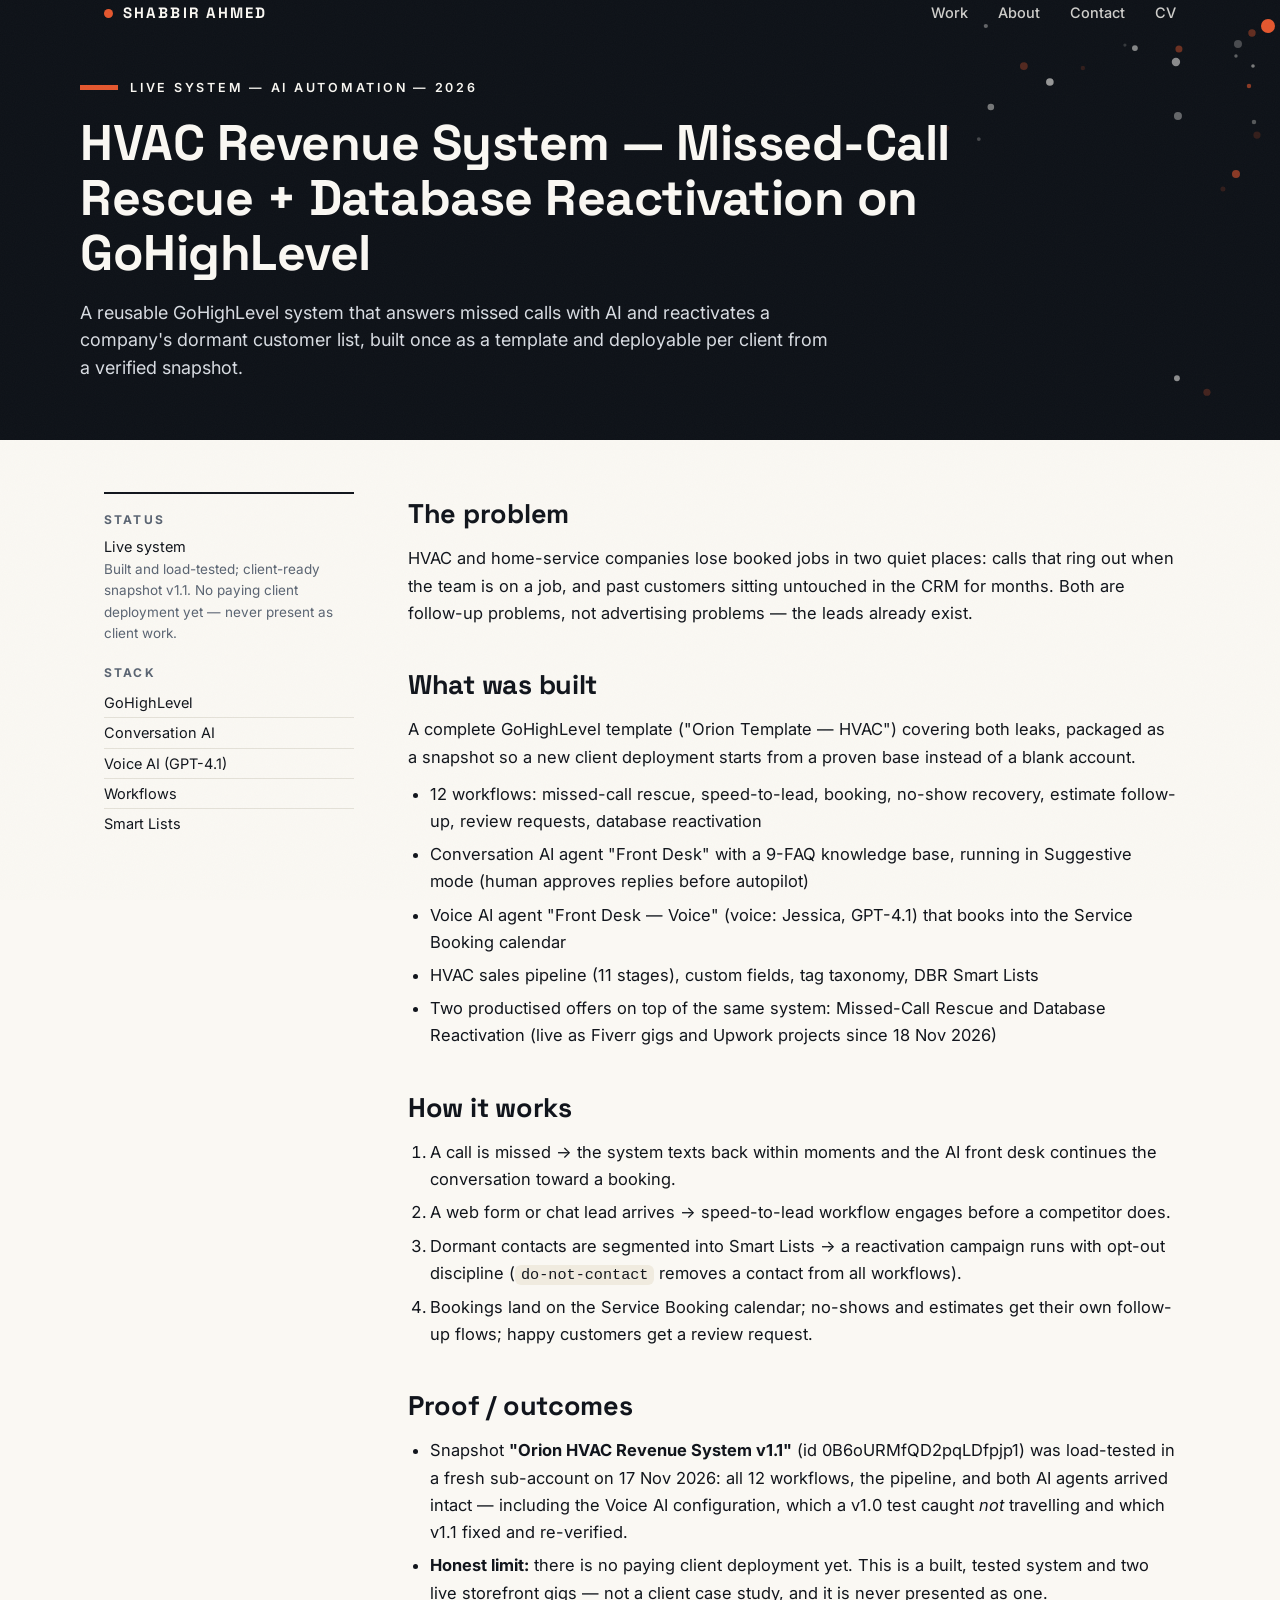
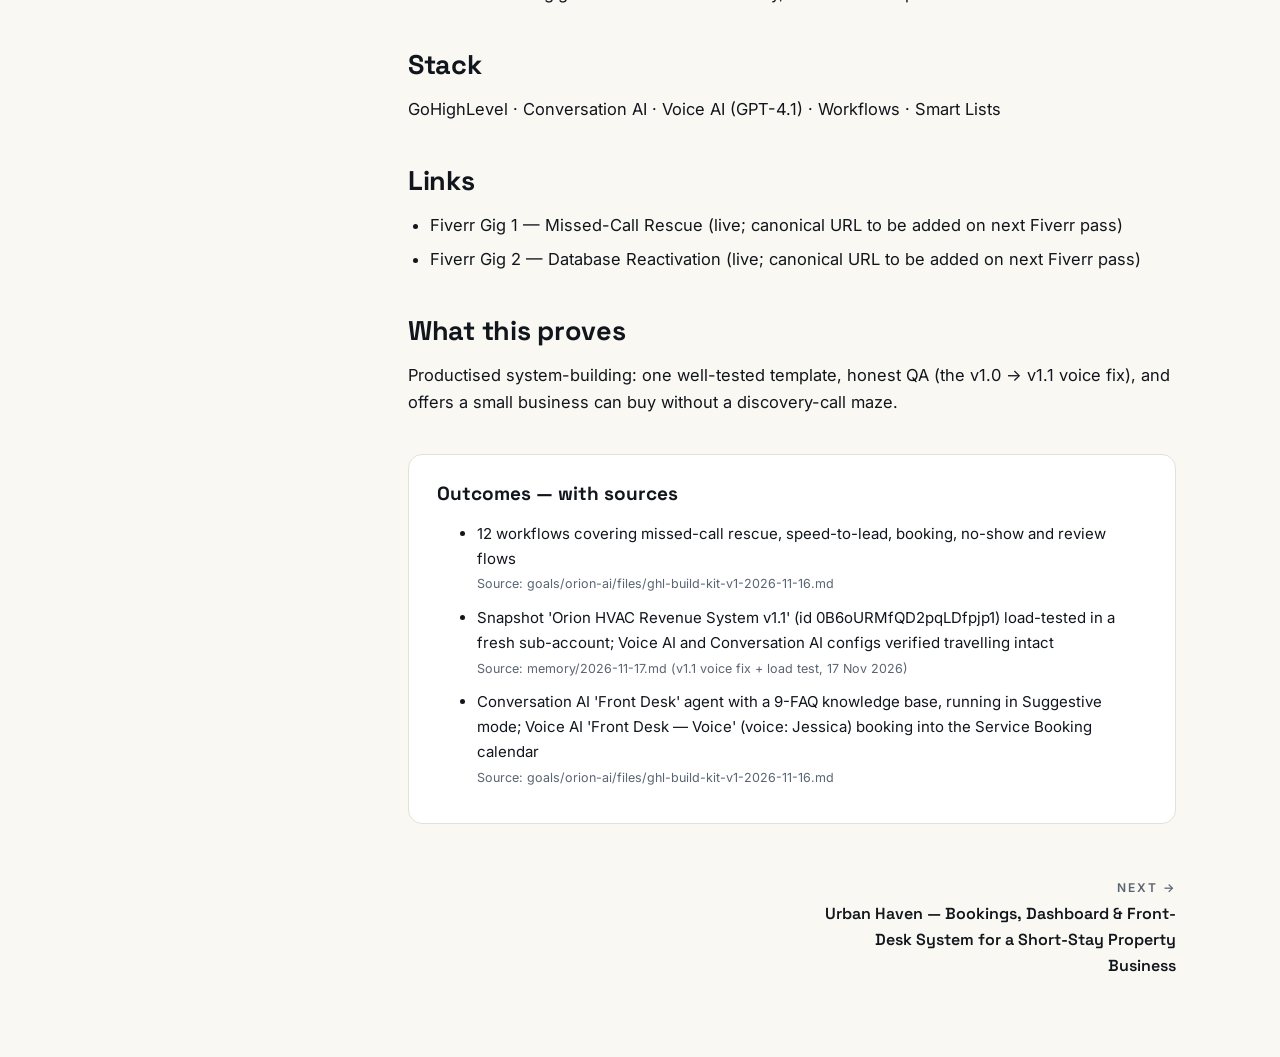
==== projects/01-ghl-hvac-revenue-system.html @ 69ec4133 "Portfolio site v2 — rendered from portfolio master (single source of truth)" ====
<!DOCTYPE html>
<html lang="en"><head><meta charset="utf-8">
<meta name="viewport" content="width=device-width,initial-scale=1">
<meta name="description" content="Portfolio of Shabbir Ahmed — AI systems engineer and founder of Orion AI, Dhaka. Every project documented with its evidence.">
<title>HVAC Revenue System — Missed-Call Rescue + Database Reactivation on GoHighLevel — Shabbir Ahmed</title>
<link rel="icon" href="../favicon.svg" type="image/svg+xml">
<link rel="preconnect" href="https://fonts.googleapis.com">
<link rel="preconnect" href="https://fonts.gstatic.com" crossorigin>
<link href="https://fonts.googleapis.com/css2?family=Inter:wght@400;500;600&family=Space+Grotesk:wght@600;700&display=swap" rel="stylesheet">
<link rel="stylesheet" href="../style.css"></head><body><div id="progress"></div><header class="proj-hero"><svg class="sparks" viewBox="0 0 480 440" preserveAspectRatio="xMaxYMin slice" aria-hidden="true"><circle cx="468" cy="26" r="7" fill="#E4572E"/><circle cx="378" cy="116" r="4.0" fill="#FAF8F3" opacity="0.37"/><circle cx="335" cy="48" r="2.9" fill="#FAF8F3" opacity="0.50"/><circle cx="453" cy="66" r="1.8" fill="#FAF8F3" opacity="0.46"/><circle cx="325" cy="45" r="1.6" fill="#FAF8F3" opacity="0.17"/><circle cx="436" cy="56" r="1.7" fill="#FAF8F3" opacity="0.34"/><circle cx="191" cy="107" r="3.3" fill="#FAF8F3" opacity="0.44"/><circle cx="376" cy="62" r="4.2" fill="#FAF8F3" opacity="0.53"/><circle cx="283" cy="68" r="2.2" fill="#E4572E" opacity="0.17"/><circle cx="250" cy="82" r="3.8" fill="#FAF8F3" opacity="0.58"/><circle cx="186" cy="26" r="2.1" fill="#FAF8F3" opacity="0.36"/><circle cx="457" cy="135" r="3.6" fill="#E4572E" opacity="0.18"/><circle cx="407" cy="392" r="3.6" fill="#E4572E" opacity="0.25"/><circle cx="452" cy="33" r="3.7" fill="#E4572E" opacity="0.40"/><circle cx="379" cy="49" r="3.5" fill="#E4572E" opacity="0.44"/><circle cx="449" cy="86" r="2.2" fill="#E4572E" opacity="0.59"/><circle cx="224" cy="66" r="3.9" fill="#E4572E" opacity="0.32"/><circle cx="179" cy="139" r="1.9" fill="#FAF8F3" opacity="0.24"/><circle cx="423" cy="189" r="2.5" fill="#E4572E" opacity="0.17"/><circle cx="454" cy="122" r="2.2" fill="#FAF8F3" opacity="0.31"/><circle cx="377" cy="378" r="2.9" fill="#FAF8F3" opacity="0.54"/><circle cx="438" cy="44" r="4.0" fill="#FAF8F3" opacity="0.25"/><circle cx="436" cy="174" r="4.0" fill="#E4572E" opacity="0.58"/><circle cx="147" cy="128" r="2.7" fill="#E4572E" opacity="0.16"/></svg><nav class="wrap"><span class="brand"><i></i>SHABBIR&nbsp;AHMED</span>
<span class="links"><a href="../index.html#work">Work</a>
<a href="../index.html#about">About</a>
<a href="../index.html#contact">Contact</a>
<a href="https://shabbir09.github.io/cv/">CV</a></span></nav><div class="wrap proj-main"><div class="kicker">Live system — AI Automation — 2026</div><h1>HVAC Revenue System — Missed-Call Rescue + Database Reactivation on GoHighLevel</h1><p class="sub">A reusable GoHighLevel system that answers missed calls with AI and reactivates a company&#x27;s dormant customer list, built once as a template and deployable per client from a verified snapshot.</p></div></header><div class="layout"><aside class="rail"><div class="box"><h4>Status</h4><p>Live system</p><p style="color:var(--slate);font-size:13.5px">Built and load-tested; client-ready snapshot v1.1. No paying client deployment yet — never present as client work.</p><h4>Stack</h4><ul><li>GoHighLevel</li><li>Conversation AI</li><li>Voice AI (GPT-4.1)</li><li>Workflows</li><li>Smart Lists</li></ul></div></aside><article><h2>The problem</h2>
<p>HVAC and home-service companies lose booked jobs in two quiet places: calls that ring out when the team is on a job, and past customers sitting untouched in the CRM for months. Both are follow-up problems, not advertising problems — the leads already exist.</p>
<h2>What was built</h2>
<p>A complete GoHighLevel template (&quot;Orion Template — HVAC&quot;) covering both leaks, packaged as a snapshot so a new client deployment starts from a proven base instead of a blank account.</p>
<ul><li>12 workflows: missed-call rescue, speed-to-lead, booking, no-show recovery, estimate follow-up, review requests, database reactivation</li><li>Conversation AI agent &quot;Front Desk&quot; with a 9-FAQ knowledge base, running in Suggestive mode (human approves replies before autopilot)</li><li>Voice AI agent &quot;Front Desk — Voice&quot; (voice: Jessica, GPT-4.1) that books into the Service Booking calendar</li><li>HVAC sales pipeline (11 stages), custom fields, tag taxonomy, DBR Smart Lists</li><li>Two productised offers on top of the same system: Missed-Call Rescue and Database Reactivation (live as Fiverr gigs and Upwork projects since 18 Nov 2026)</li></ul>
<h2>How it works</h2>
<ol><li>A call is missed → the system texts back within moments and the AI front desk continues the conversation toward a booking.</li><li>A web form or chat lead arrives → speed-to-lead workflow engages before a competitor does.</li><li>Dormant contacts are segmented into Smart Lists → a reactivation campaign runs with opt-out discipline (<code>do-not-contact</code> removes a contact from all workflows).</li><li>Bookings land on the Service Booking calendar; no-shows and estimates get their own follow-up flows; happy customers get a review request.</li></ol>
<h2>Proof / outcomes</h2>
<ul><li>Snapshot <strong>&quot;Orion HVAC Revenue System v1.1&quot;</strong> (id 0B6oURMfQD2pqLDfpjp1) was load-tested in a fresh sub-account on 17 Nov 2026: all 12 workflows, the pipeline, and both AI agents arrived intact — including the Voice AI configuration, which a v1.0 test caught <em>not</em> travelling and which v1.1 fixed and re-verified.</li><li><strong>Honest limit:</strong> there is no paying client deployment yet. This is a built, tested system and two live storefront gigs — not a client case study, and it is never presented as one.</li></ul>
<h2>Stack</h2>
<p>GoHighLevel · Conversation AI · Voice AI (GPT-4.1) · Workflows · Smart Lists</p>
<h2>Links</h2>
<ul><li>Fiverr Gig 1 — Missed-Call Rescue (live; canonical URL to be added on next Fiverr pass)</li><li>Fiverr Gig 2 — Database Reactivation (live; canonical URL to be added on next Fiverr pass)</li></ul>
<h2>What this proves</h2>
<p>Productised system-building: one well-tested template, honest QA (the v1.0 → v1.1 voice fix), and offers a small business can buy without a discovery-call maze.</p><div class="outcomes"><h3>Outcomes — with sources</h3><ul><li>12 workflows covering missed-call rescue, speed-to-lead, booking, no-show and review flows<br><span class="src">Source: goals/orion-ai/files/ghl-build-kit-v1-2026-11-16.md</span></li><li>Snapshot &#x27;Orion HVAC Revenue System v1.1&#x27; (id 0B6oURMfQD2pqLDfpjp1) load-tested in a fresh sub-account; Voice AI and Conversation AI configs verified travelling intact<br><span class="src">Source: memory/2026-11-17.md (v1.1 voice fix + load test, 17 Nov 2026)</span></li><li>Conversation AI &#x27;Front Desk&#x27; agent with a 9-FAQ knowledge base, running in Suggestive mode; Voice AI &#x27;Front Desk — Voice&#x27; (voice: Jessica) booking into the Service Booking calendar<br><span class="src">Source: goals/orion-ai/files/ghl-build-kit-v1-2026-11-16.md</span></li></ul></div><div class="prevnext"><span></span><a href="02-urban-haven-ops-system.html" style="text-align:right"><small>Next &rarr;</small>Urban Haven — Bookings, Dashboard &amp; Front-Desk System for a Short-Stay Property Business</a></div></article></div>
<script>
(function(){
  var bar=document.getElementById('progress');
  if(bar){addEventListener('scroll',function(){
    var h=document.documentElement;
    var p=h.scrollTop/(h.scrollHeight-h.clientHeight||1);
    bar.style.width=(p*100)+'%';},{passive:true});}
  var io=('IntersectionObserver' in window)&&new IntersectionObserver(function(es){
    es.forEach(function(e){if(e.isIntersecting){e.target.classList.add('in');io.unobserve(e.target);}});},
    {threshold:.08});
  document.querySelectorAll('.rv').forEach(function(el){io?io.observe(el):el.classList.add('in');});
  var btns=document.querySelectorAll('.fbtn');
  btns.forEach(function(b){b.addEventListener('click',function(){
    btns.forEach(function(x){x.classList.remove('on');});b.classList.add('on');
    var f=b.dataset.f;
    document.querySelectorAll('.row[data-cat]').forEach(function(r){
      r.classList.toggle('hide',f!=='all'&&r.dataset.cat!==f);});});});
})();
</script>
</body></html>
---- style.css ----
:root{--ink:#11151C;--deep:#0E1218;--paper:#FAF8F3;--panel:#F0EBDF;
--ember:#E4572E;--hair:#E4E1D8;--slate:#5A6472;--slate-d:#8A94A3}
*{box-sizing:border-box;margin:0;padding:0}
html{scroll-behavior:smooth}
::selection{background:var(--ember);color:#fff}
body{font-family:Inter,system-ui,-apple-system,sans-serif;background:var(--paper);
color:var(--ink);line-height:1.6;-webkit-font-smoothing:antialiased;overflow-x:hidden}
body::after{content:"";position:fixed;inset:0;pointer-events:none;z-index:60;opacity:.05;
background-image:url("data:image/svg+xml,%3Csvg xmlns='http://www.w3.org/2000/svg' width='140' height='140'%3E%3Cfilter id='n'%3E%3CfeTurbulence type='fractalNoise' baseFrequency='.9' numOctaves='2'/%3E%3C/filter%3E%3Crect width='140' height='140' filter='url(%23n)' opacity='.55'/%3E%3C/svg%3E")}
h1,h2,h3,.sg{font-family:"Space Grotesk",Inter,sans-serif}
a{color:var(--ember);text-decoration:none}
a:focus-visible,button:focus-visible{outline:2px solid var(--ember);outline-offset:3px;border-radius:4px}
.wrap{max-width:1120px;margin:0 auto;padding:0 24px;position:relative}
#progress{position:fixed;top:0;left:0;height:3px;background:var(--ember);width:0;z-index:70}
/* ---------- nav + hero ---------- */
.hero{background:var(--deep);color:var(--paper);position:relative;overflow:hidden}
.hero .sparks{position:absolute;top:0;right:0;width:min(560px,60vw);height:100%;pointer-events:none}
nav{display:flex;justify-content:space-between;align-items:center;padding:22px 0;position:relative;z-index:2}
.brand{font-family:"Space Grotesk";font-weight:700;letter-spacing:.14em;font-size:15px;color:var(--paper)}
.brand i{display:inline-block;width:9px;height:9px;border-radius:50%;background:var(--ember);margin-right:10px}
nav .links a{color:var(--paper);opacity:.82;margin-left:26px;font-size:14.5px;font-weight:500}
nav .links a:hover{opacity:1;color:var(--ember);text-decoration:none}
.hero-main{position:relative;z-index:2;padding:64px 0 30px}
.kicker{display:flex;align-items:center;gap:12px;font-size:12.5px;font-weight:600;
letter-spacing:.22em;text-transform:uppercase}
.kicker::before{content:"";width:38px;height:5px;background:var(--ember)}
.hero h1{font-size:clamp(44px,7.2vw,84px);line-height:1.02;font-weight:700;letter-spacing:-.015em;margin-top:22px}
.hero h1 .em{color:var(--ember)}
.hero .sub{margin-top:24px;font-size:clamp(17px,2vw,20px);line-height:1.55;max-width:37em;color:#D8DCE2}
.cta{margin-top:36px;display:flex;gap:14px;flex-wrap:wrap}
.btn{display:inline-block;padding:13px 26px;border-radius:999px;font-weight:600;font-size:15px;transition:transform .18s ease,background .18s ease}
.btn:hover{transform:translateY(-2px);text-decoration:none}
.btn-ember{background:var(--ember);color:#fff}
.btn-ghost{border:1px solid rgba(250,248,243,.35);color:var(--paper)}
.hero-stats{position:relative;z-index:2;display:flex;gap:0;flex-wrap:wrap;margin-top:64px;
border-top:1px solid rgba(250,248,243,.14)}
.hstat{padding:20px 34px 26px 0;margin-right:34px}
.hstat b{display:block;font-family:"Space Grotesk";font-size:30px;font-weight:700}
.hstat span{font-size:13px;letter-spacing:.06em;color:var(--slate-d);text-transform:uppercase}
.hero .side{position:absolute;right:18px;bottom:110px;writing-mode:vertical-rl;z-index:2;
font-size:11.5px;letter-spacing:.34em;color:var(--slate-d);text-transform:uppercase}
@media(max-width:760px){.hero .side{display:none}.hstat{padding-right:18px;margin-right:18px}}
/* ---------- sections ---------- */
section{padding:84px 0 10px}
.sec-head{display:flex;align-items:baseline;gap:16px;margin-bottom:34px}
.sec-head .no{font-family:"Space Grotesk";font-weight:700;color:var(--ember);font-size:15px}
.sec-head .t{font-size:13px;font-weight:600;letter-spacing:.22em;text-transform:uppercase}
.sec-head .rule{height:2px;background:var(--hair);width:120px;align-self:center}
/* featured editorial rows */
.frow{display:grid;grid-template-columns:110px 1fr auto;gap:8px 26px;align-items:start;
padding:34px 18px;border-top:1px solid var(--hair);position:relative;transition:background .2s ease}
.frow:last-of-type{border-bottom:1px solid var(--hair)}
.frow:hover{background:#fff}
.frow .ghost{font-family:"Space Grotesk";font-weight:700;font-size:64px;line-height:.9;
color:transparent;-webkit-text-stroke:1.5px #C9CFC9;color:var(--panel)}
.frow:hover .ghost{-webkit-text-stroke:1.5px var(--ember)}
.frow h3{font-size:clamp(21px,2.6vw,27px);line-height:1.22;max-width:24em}
.frow h3 a{color:var(--ink)}
.frow h3 a:hover{color:var(--ember);text-decoration:none}
.frow p{color:var(--slate);font-size:15.5px;max-width:44em;margin-top:8px}
.frow .arrow{font-family:"Space Grotesk";font-size:30px;color:var(--ember);
transition:transform .2s ease;padding-top:6px}
.frow:hover .arrow{transform:translateX(6px)}
.meta-line{display:flex;gap:8px;flex-wrap:wrap;align-items:center;margin-bottom:10px}
.chip{display:inline-block;font-size:11.5px;font-weight:600;letter-spacing:.09em;
text-transform:uppercase;padding:4px 11px;border-radius:999px;background:var(--ink);color:var(--paper)}
.chip.cat{background:var(--panel);color:var(--ink)}
.stack{display:flex;gap:6px;flex-wrap:wrap;margin-top:14px}
.stack span{font-size:12px;border:1px solid var(--hair);border-radius:999px;padding:2px 10px;color:var(--slate);background:var(--paper)}
@media(max-width:760px){.frow{grid-template-columns:1fr}.frow .ghost{font-size:40px}.frow .arrow{display:none}}
/* all-projects filter + rows */
.filters{display:flex;gap:8px;flex-wrap:wrap;margin-bottom:8px}
.fbtn{font:inherit;font-size:13px;font-weight:600;padding:7px 15px;border-radius:999px;
border:1px solid var(--hair);background:transparent;color:var(--slate);cursor:pointer}
.fbtn:hover{border-color:var(--ink);color:var(--ink)}
.fbtn.on{background:var(--ink);color:var(--paper);border-color:var(--ink)}
.rows{border-top:1px solid var(--hair);margin-top:14px}
.row{display:flex;justify-content:space-between;gap:16px;align-items:baseline;
padding:17px 6px;border-bottom:1px solid var(--hair)}
.row .t{font-family:"Space Grotesk";font-weight:600;font-size:17.5px;color:var(--ink)}
.row .t:hover{color:var(--ember);text-decoration:none}
.row .c{color:var(--slate);font-size:13.5px;white-space:nowrap}
.row.hide{display:none}
/* about band */
.band{background:var(--ink);color:var(--paper);margin-top:84px;padding:76px 0 84px}
.band .sec-head .t{color:var(--paper)}
.band .lead{font-family:"Space Grotesk";font-size:clamp(22px,3vw,30px);line-height:1.35;
font-weight:600;max-width:26em;margin-bottom:34px}
.band ul{list-style:none;columns:2;column-gap:48px}
.band li{break-inside:avoid;margin-bottom:14px;font-size:15.5px;color:#D8DCE2;padding-left:20px;position:relative}
.band li::before{content:"·";color:var(--ember);font-weight:700;position:absolute;left:2px;font-size:22px;line-height:1}
@media(max-width:760px){.band ul{columns:1}}
/* footer */
footer{padding:84px 0 54px}
footer .big{font-family:"Space Grotesk";font-weight:700;font-size:clamp(38px,6vw,64px);line-height:1.05}
footer .big .em{color:var(--ember)}
.clinks{margin-top:30px;display:grid;grid-template-columns:repeat(auto-fit,minmax(210px,1fr));gap:14px}
.clink{border-top:2px solid var(--ink);padding-top:12px}
.clink small{display:block;font-size:12px;letter-spacing:.16em;text-transform:uppercase;color:var(--slate);margin-bottom:4px}
.clink a{font-family:"Space Grotesk";font-weight:600;font-size:17px;color:var(--ink)}
.clink a:hover{color:var(--ember);text-decoration:none}
.foot-note{margin-top:44px;color:var(--slate);font-size:13.5px;max-width:52em}
/* ---------- project pages ---------- */
.proj-hero{background:var(--deep);color:var(--paper);position:relative;overflow:hidden}
.proj-hero .sparks{position:absolute;top:0;right:0;width:min(480px,55vw);height:100%;pointer-events:none}
.proj-main{position:relative;z-index:2;padding:52px 0 58px}
.proj-main h1{font-size:clamp(30px,4.6vw,50px);line-height:1.1;letter-spacing:-.01em;max-width:21em;margin-top:18px}
.proj-main .sub{margin-top:18px;font-size:18px;line-height:1.55;color:#D8DCE2;max-width:42em}
.layout{max-width:1120px;margin:0 auto;padding:0 24px;display:grid;
grid-template-columns:250px minmax(0,1fr);gap:54px}
@media(max-width:860px){.layout{grid-template-columns:1fr}}
.rail{padding-top:52px}
.rail .box{position:sticky;top:28px;border-top:2px solid var(--ink);padding-top:16px}
.rail h4{font-size:12px;letter-spacing:.18em;text-transform:uppercase;color:var(--slate);margin:18px 0 6px}
.rail h4:first-child{margin-top:0}
.rail p,.rail li{font-size:14.5px}
.rail ul{list-style:none}
.rail li{padding:3px 0;border-bottom:1px solid var(--hair)}
.rail li:last-child{border-bottom:none}
article{padding:52px 0 10px;min-width:0}
article h2{font-size:27px;margin:36px 0 10px;letter-spacing:-.01em}
article h2:first-child{margin-top:0}
article p,article li{font-size:16.5px;line-height:1.65}
article ul,article ol{margin:10px 0 10px 22px}
article li{margin-bottom:6px}
article blockquote{border-left:3px solid var(--ember);padding:6px 0 6px 16px;margin:0 0 20px;color:var(--slate)}
article hr{border:none;border-top:1px solid var(--hair);margin:30px 0}
article code{background:var(--panel);padding:1px 6px;border-radius:6px;font-size:.92em}
.outcomes{background:#fff;border:1px solid var(--hair);border-radius:14px;padding:24px 28px;margin-top:38px}
.outcomes h3{margin-bottom:12px;font-size:19px}
.outcomes li{margin:0 0 10px 18px;font-size:15px}
.outcomes .src{color:var(--slate);font-size:12.5px}
.prevnext{display:flex;justify-content:space-between;gap:18px;margin:54px 0 70px;flex-wrap:wrap}
.prevnext a{font-family:"Space Grotesk";font-weight:600;font-size:16px;color:var(--ink);max-width:22em}
.prevnext a:hover{color:var(--ember);text-decoration:none}
.prevnext small{display:block;font-family:Inter;font-size:12px;letter-spacing:.16em;
text-transform:uppercase;color:var(--slate);margin-bottom:4px}
/* reveal */
.rv{opacity:0;transform:translateY(16px);transition:opacity .6s ease,transform .6s ease}
.rv.in{opacity:1;transform:none}
@media(prefers-reduced-motion:reduce){.rv{opacity:1;transform:none;transition:none}
html{scroll-behavior:auto}.btn,.frow .arrow{transition:none}}
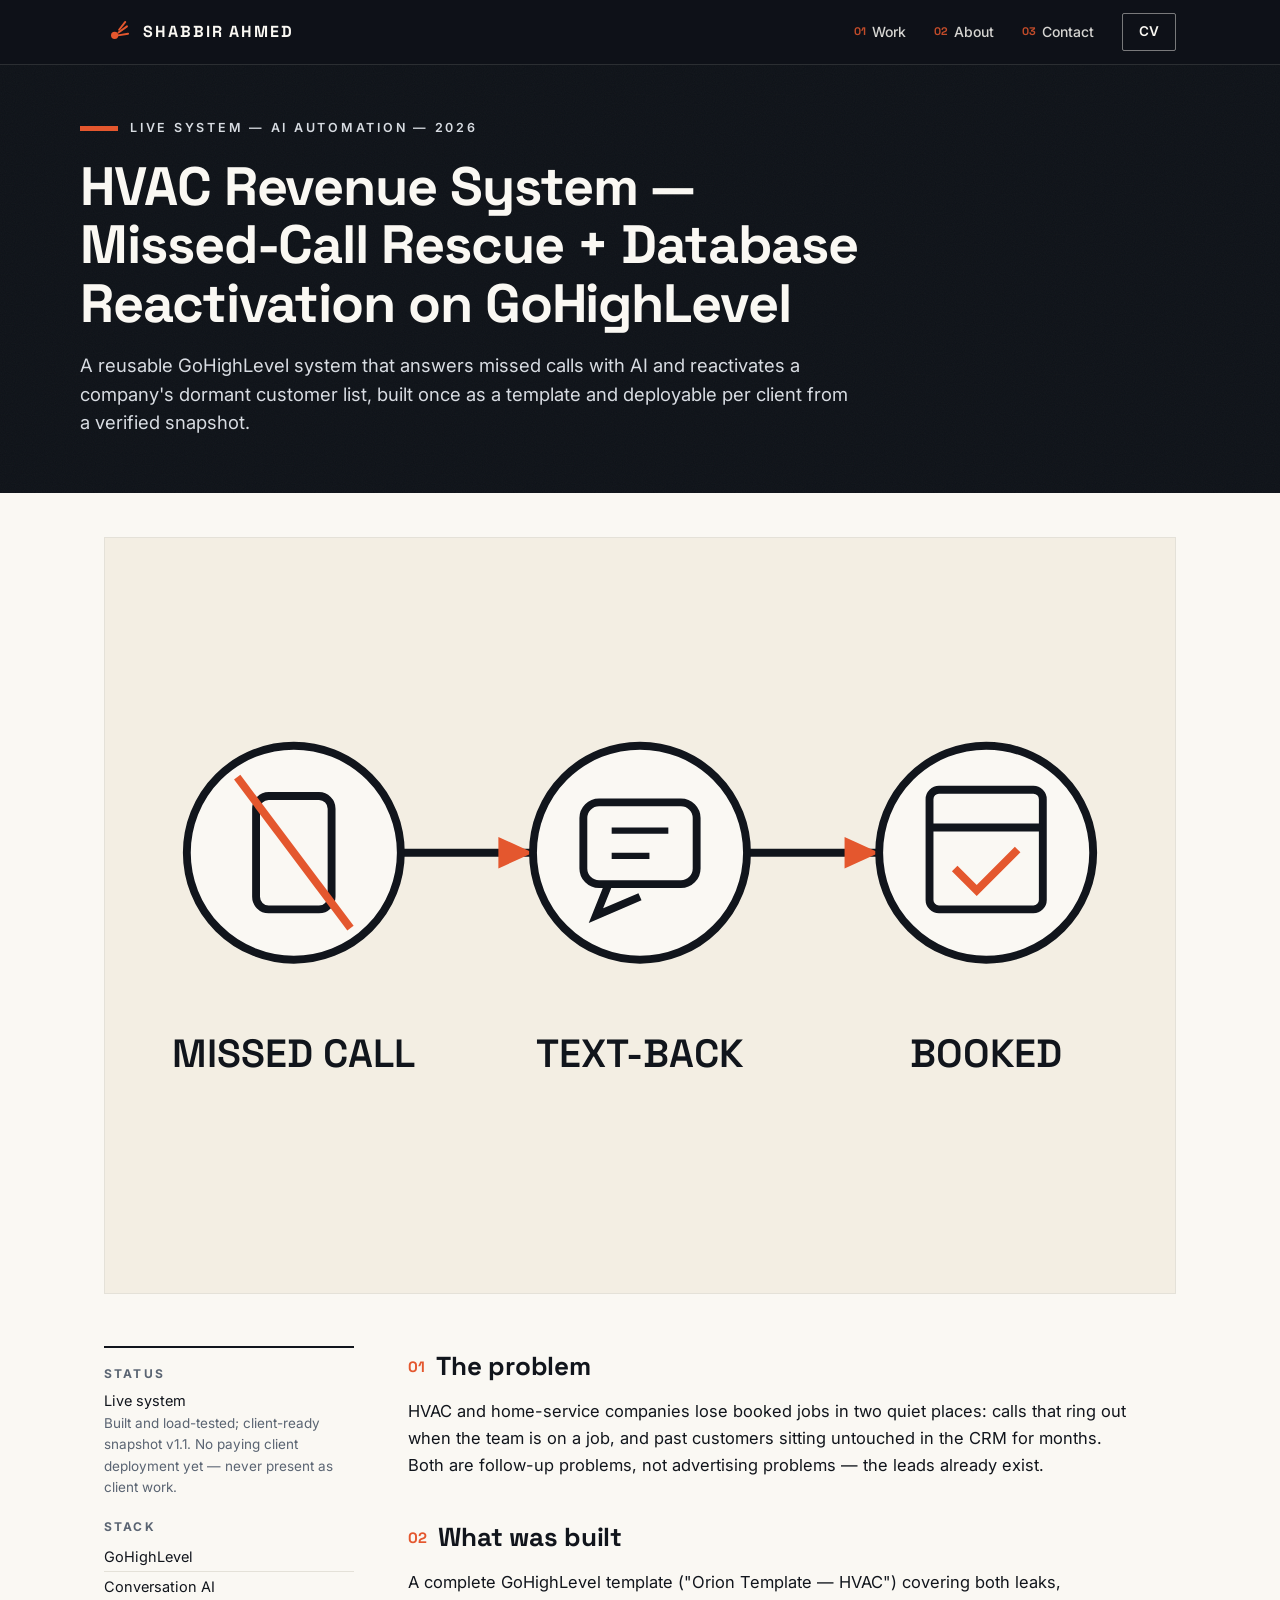
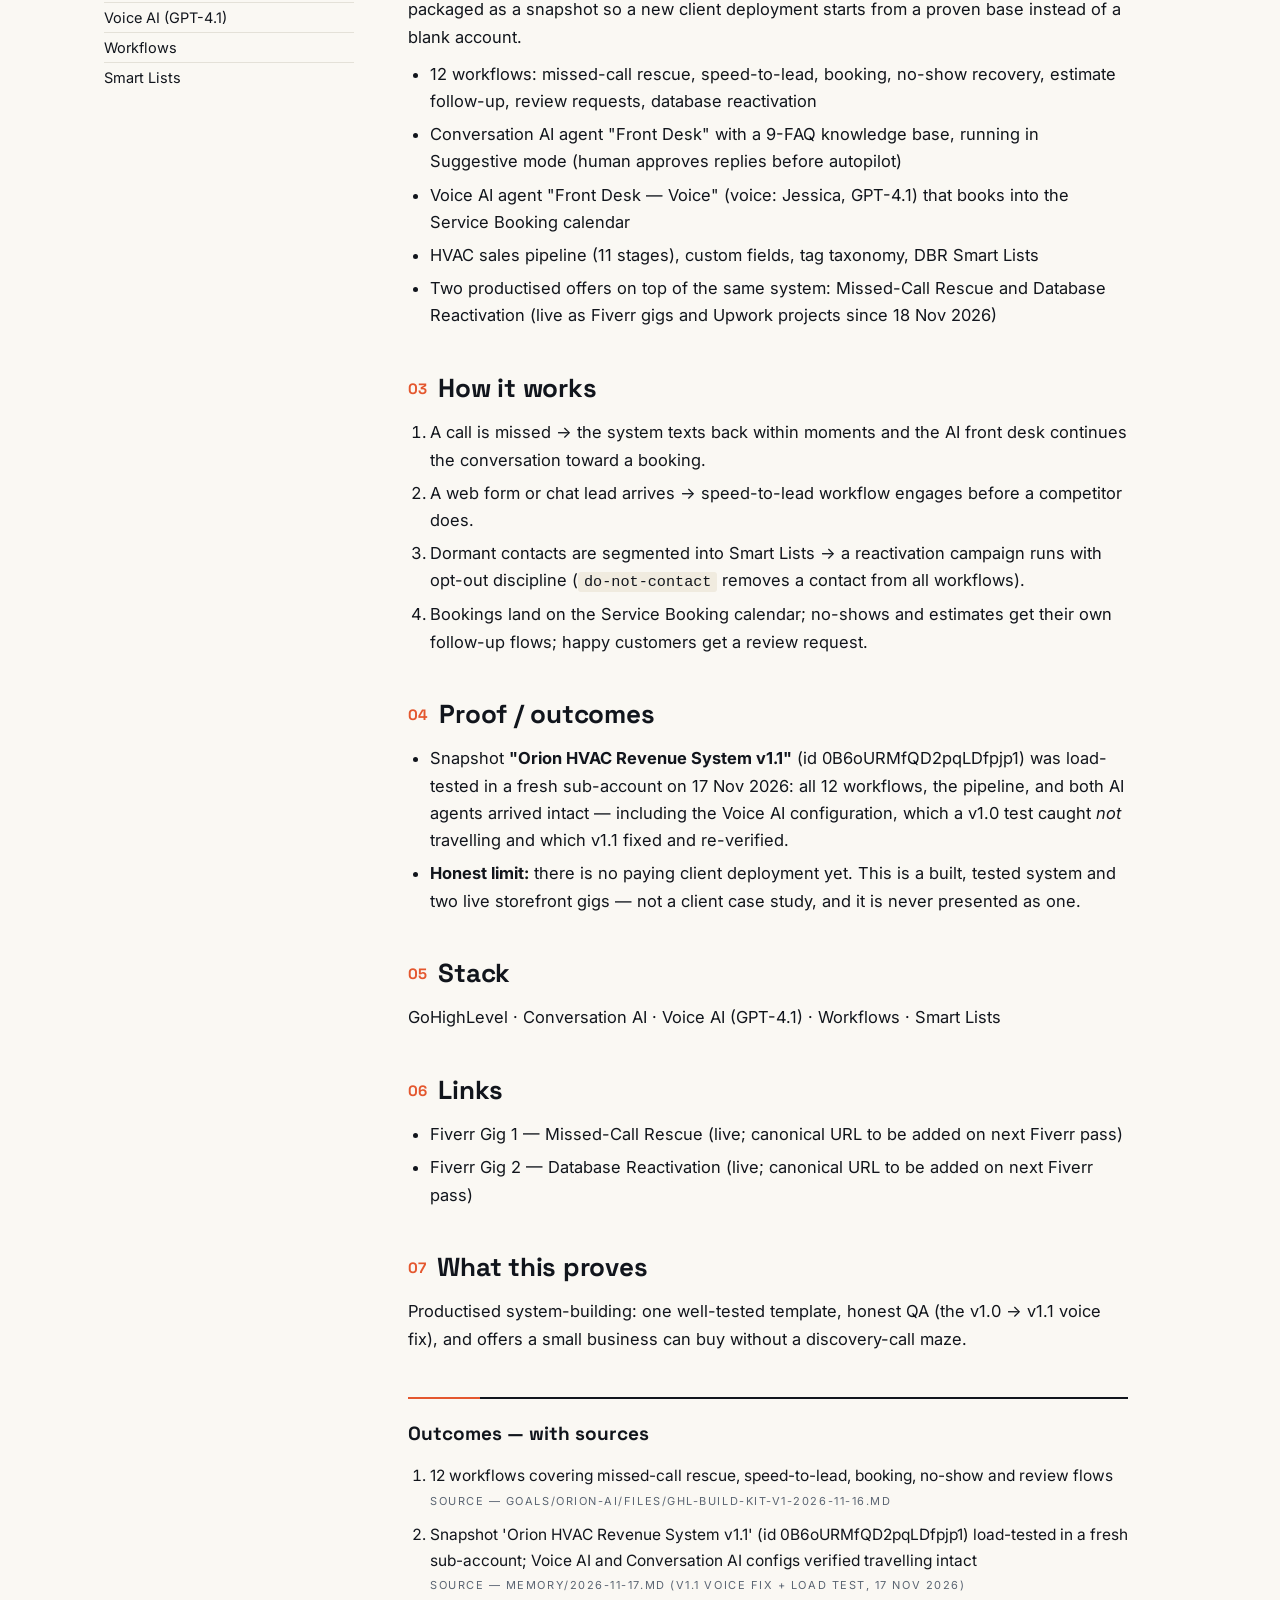
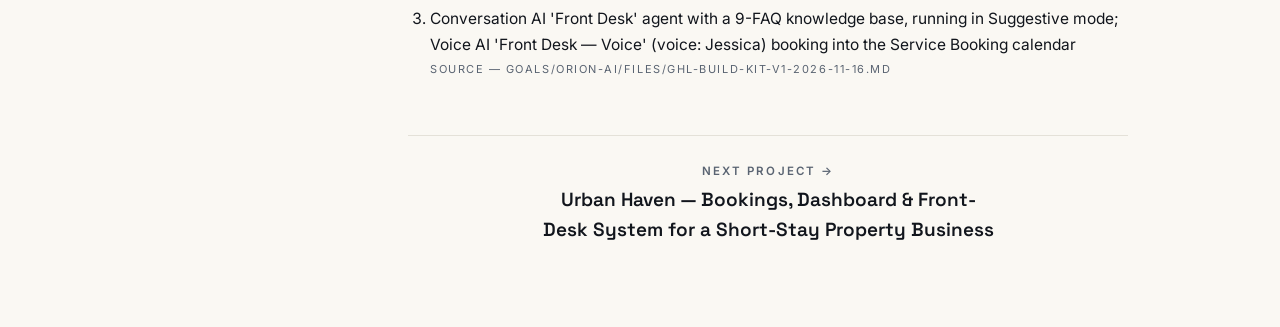
==== commit 84fbed56: "Portfolio site v3 — QA-spec redesign: hero artwork panel, fixed logo bar, two-tier headings, per-pro" ====
--- a/projects/01-ghl-hvac-revenue-system.html
+++ b/projects/01-ghl-hvac-revenue-system.html
@@ -1,17 +1,23 @@
 <!DOCTYPE html>
 <html lang="en"><head><meta charset="utf-8">
+<script>document.documentElement.classList.add('js')</script>
 <meta name="viewport" content="width=device-width,initial-scale=1">
-<meta name="description" content="Portfolio of Shabbir Ahmed — AI systems engineer and founder of Orion AI, Dhaka. Every project documented with its evidence.">
+<meta name="description" content="A reusable GoHighLevel system that answers missed calls with AI and reactivates a company&#x27;s dormant customer list, built once as a template and deployable per client from a verified snapshot.">
+<meta property="og:title" content="HVAC Revenue System — Missed-Call Rescue + Database Reactivation on GoHighLevel — Shabbir Ahmed">
+<meta property="og:description" content="A reusable GoHighLevel system that answers missed calls with AI and reactivates a company&#x27;s dormant customer list, built once as a template and deployable per client from a verified snapshot.">
+<meta property="og:type" content="website">
 <title>HVAC Revenue System — Missed-Call Rescue + Database Reactivation on GoHighLevel — Shabbir Ahmed</title>
 <link rel="icon" href="../favicon.svg" type="image/svg+xml">
 <link rel="preconnect" href="https://fonts.googleapis.com">
 <link rel="preconnect" href="https://fonts.gstatic.com" crossorigin>
-<link href="https://fonts.googleapis.com/css2?family=Inter:wght@400;500;600&family=Space+Grotesk:wght@600;700&display=swap" rel="stylesheet">
-<link rel="stylesheet" href="../style.css"></head><body><div id="progress"></div><header class="proj-hero"><svg class="sparks" viewBox="0 0 480 440" preserveAspectRatio="xMaxYMin slice" aria-hidden="true"><circle cx="468" cy="26" r="7" fill="#E4572E"/><circle cx="378" cy="116" r="4.0" fill="#FAF8F3" opacity="0.37"/><circle cx="335" cy="48" r="2.9" fill="#FAF8F3" opacity="0.50"/><circle cx="453" cy="66" r="1.8" fill="#FAF8F3" opacity="0.46"/><circle cx="325" cy="45" r="1.6" fill="#FAF8F3" opacity="0.17"/><circle cx="436" cy="56" r="1.7" fill="#FAF8F3" opacity="0.34"/><circle cx="191" cy="107" r="3.3" fill="#FAF8F3" opacity="0.44"/><circle cx="376" cy="62" r="4.2" fill="#FAF8F3" opacity="0.53"/><circle cx="283" cy="68" r="2.2" fill="#E4572E" opacity="0.17"/><circle cx="250" cy="82" r="3.8" fill="#FAF8F3" opacity="0.58"/><circle cx="186" cy="26" r="2.1" fill="#FAF8F3" opacity="0.36"/><circle cx="457" cy="135" r="3.6" fill="#E4572E" opacity="0.18"/><circle cx="407" cy="392" r="3.6" fill="#E4572E" opacity="0.25"/><circle cx="452" cy="33" r="3.7" fill="#E4572E" opacity="0.40"/><circle cx="379" cy="49" r="3.5" fill="#E4572E" opacity="0.44"/><circle cx="449" cy="86" r="2.2" fill="#E4572E" opacity="0.59"/><circle cx="224" cy="66" r="3.9" fill="#E4572E" opacity="0.32"/><circle cx="179" cy="139" r="1.9" fill="#FAF8F3" opacity="0.24"/><circle cx="423" cy="189" r="2.5" fill="#E4572E" opacity="0.17"/><circle cx="454" cy="122" r="2.2" fill="#FAF8F3" opacity="0.31"/><circle cx="377" cy="378" r="2.9" fill="#FAF8F3" opacity="0.54"/><circle cx="438" cy="44" r="4.0" fill="#FAF8F3" opacity="0.25"/><circle cx="436" cy="174" r="4.0" fill="#E4572E" opacity="0.58"/><circle cx="147" cy="128" r="2.7" fill="#E4572E" opacity="0.16"/></svg><nav class="wrap"><span class="brand"><i></i>SHABBIR&nbsp;AHMED</span>
-<span class="links"><a href="../index.html#work">Work</a>
-<a href="../index.html#about">About</a>
-<a href="../index.html#contact">Contact</a>
-<a href="https://shabbir09.github.io/cv/">CV</a></span></nav><div class="wrap proj-main"><div class="kicker">Live system — AI Automation — 2026</div><h1>HVAC Revenue System — Missed-Call Rescue + Database Reactivation on GoHighLevel</h1><p class="sub">A reusable GoHighLevel system that answers missed calls with AI and reactivates a company&#x27;s dormant customer list, built once as a template and deployable per client from a verified snapshot.</p></div></header><div class="layout"><aside class="rail"><div class="box"><h4>Status</h4><p>Live system</p><p style="color:var(--slate);font-size:13.5px">Built and load-tested; client-ready snapshot v1.1. No paying client deployment yet — never present as client work.</p><h4>Stack</h4><ul><li>GoHighLevel</li><li>Conversation AI</li><li>Voice AI (GPT-4.1)</li><li>Workflows</li><li>Smart Lists</li></ul></div></aside><article><h2>The problem</h2>
+<link href="https://fonts.googleapis.com/css2?family=Inter:wght@400;500;600&family=Newsreader:ital,wght@1,500&family=Space+Grotesk:wght@500;600;700&display=swap" rel="stylesheet">
+<link rel="stylesheet" href="../style.css"></head><body><div id="progress"></div><div class="menubar"><div class="in">
+<a class="logo" href="../index.html"><svg class="mark" viewBox="0 0 100 100" aria-hidden="true"><circle cx="38" cy="62" r="13" fill="#E4572E"/><g stroke="#E4572E" stroke-width="7" stroke-linecap="round"><line x1="52" y1="52" x2="82" y2="30"/><line x1="50" y1="62" x2="86" y2="56"/><line x1="54" y1="42" x2="76" y2="14"/></g></svg><b>SHABBIR&nbsp;AHMED</b></a>
+<nav class="mlinks">
+<a class="nl" href="../index.html#work"><i>01</i>Work</a>
+<a class="nl" href="../index.html#about"><i>02</i>About</a>
+<a class="nl" href="../index.html#contact"><i>03</i>Contact</a>
+<a class="cvact" href="https://shabbir09.github.io/cv/">CV</a></nav></div></div><header class="proj-hero grain"><div class="wrap proj-main"><div class="kicker anim d1">Live system — AI Automation — 2026</div><h1 class="anim d2">HVAC Revenue System — Missed-Call Rescue + Database Reactivation on GoHighLevel</h1><p class="sub anim d3">A reusable GoHighLevel system that answers missed calls with AI and reactivates a company&#x27;s dormant customer list, built once as a template and deployable per client from a verified snapshot.</p></div></header><div class="proj-visual"><div class="panel"><svg viewBox="0 0 340 240" role="img" aria-label="Missed call to text-back to booked job flow"><g stroke="#11151C" stroke-width="2.5" fill="none"><line x1="94" y1="100" x2="136" y2="100"/><line x1="204" y1="100" x2="246" y2="100"/></g><g fill="#E4572E"><path d="M136 100 l-11 -5 v10 z"/><path d="M246 100 l-11 -5 v10 z"/></g><g fill="#FAF8F3" stroke="#11151C" stroke-width="2.5"><circle cx="60" cy="100" r="34"/><circle cx="170" cy="100" r="34"/><circle cx="280" cy="100" r="34"/></g><g stroke="#11151C" stroke-width="2.5" fill="none"><rect x="48" y="82" width="24" height="36" rx="4"/><line x1="42" y1="76" x2="78" y2="124" stroke="#E4572E"/></g><g stroke="#11151C" stroke-width="2.5" fill="none"><rect x="152" y="84" width="36" height="26" rx="5"/><path d="M160 110 l-4 10 l14 -6"/></g><g stroke="#11151C" stroke-width="2"><line x1="161" y1="93" x2="179" y2="93"/><line x1="161" y1="101" x2="173" y2="101"/></g><g stroke="#11151C" stroke-width="2.5" fill="none"><rect x="262" y="80" width="36" height="38" rx="3"/><line x1="262" y1="92" x2="298" y2="92"/><path d="M270 105 l7 7 l13 -13" stroke="#E4572E"/></g><g font-family="Space Grotesk" font-size="12.5" font-weight="600" fill="#11151C" text-anchor="middle"><text x="60" y="168">MISSED CALL</text><text x="170" y="168">TEXT-BACK</text><text x="280" y="168">BOOKED</text></g></svg></div></div><div class="layout"><aside class="rail"><div class="box"><h4>Status</h4><p>Live system</p><p style="color:var(--slate);font-size:13.5px">Built and load-tested; client-ready snapshot v1.1. No paying client deployment yet — never present as client work.</p><h4>Stack</h4><ul><li>GoHighLevel</li><li>Conversation AI</li><li>Voice AI (GPT-4.1)</li><li>Workflows</li><li>Smart Lists</li></ul></div></aside><article><h2>The problem</h2>
 <p>HVAC and home-service companies lose booked jobs in two quiet places: calls that ring out when the team is on a job, and past customers sitting untouched in the CRM for months. Both are follow-up problems, not advertising problems — the leads already exist.</p>
 <h2>What was built</h2>
 <p>A complete GoHighLevel template (&quot;Orion Template — HVAC&quot;) covering both leaks, packaged as a snapshot so a new client deployment starts from a proven base instead of a blank account.</p>
@@ -25,24 +31,29 @@
 <h2>Links</h2>
 <ul><li>Fiverr Gig 1 — Missed-Call Rescue (live; canonical URL to be added on next Fiverr pass)</li><li>Fiverr Gig 2 — Database Reactivation (live; canonical URL to be added on next Fiverr pass)</li></ul>
 <h2>What this proves</h2>
-<p>Productised system-building: one well-tested template, honest QA (the v1.0 → v1.1 voice fix), and offers a small business can buy without a discovery-call maze.</p><div class="outcomes"><h3>Outcomes — with sources</h3><ul><li>12 workflows covering missed-call rescue, speed-to-lead, booking, no-show and review flows<br><span class="src">Source: goals/orion-ai/files/ghl-build-kit-v1-2026-11-16.md</span></li><li>Snapshot &#x27;Orion HVAC Revenue System v1.1&#x27; (id 0B6oURMfQD2pqLDfpjp1) load-tested in a fresh sub-account; Voice AI and Conversation AI configs verified travelling intact<br><span class="src">Source: memory/2026-11-17.md (v1.1 voice fix + load test, 17 Nov 2026)</span></li><li>Conversation AI &#x27;Front Desk&#x27; agent with a 9-FAQ knowledge base, running in Suggestive mode; Voice AI &#x27;Front Desk — Voice&#x27; (voice: Jessica) booking into the Service Booking calendar<br><span class="src">Source: goals/orion-ai/files/ghl-build-kit-v1-2026-11-16.md</span></li></ul></div><div class="prevnext"><span></span><a href="02-urban-haven-ops-system.html" style="text-align:right"><small>Next &rarr;</small>Urban Haven — Bookings, Dashboard &amp; Front-Desk System for a Short-Stay Property Business</a></div></article></div>
+<p>Productised system-building: one well-tested template, honest QA (the v1.0 → v1.1 voice fix), and offers a small business can buy without a discovery-call maze.</p><div class="outcomes"><h3>Outcomes — with sources</h3><ol><li>12 workflows covering missed-call rescue, speed-to-lead, booking, no-show and review flows<span class="src">Source — goals/orion-ai/files/ghl-build-kit-v1-2026-11-16.md</span></li><li>Snapshot &#x27;Orion HVAC Revenue System v1.1&#x27; (id 0B6oURMfQD2pqLDfpjp1) load-tested in a fresh sub-account; Voice AI and Conversation AI configs verified travelling intact<span class="src">Source — memory/2026-11-17.md (v1.1 voice fix + load test, 17 Nov 2026)</span></li><li>Conversation AI &#x27;Front Desk&#x27; agent with a 9-FAQ knowledge base, running in Suggestive mode; Voice AI &#x27;Front Desk — Voice&#x27; (voice: Jessica) booking into the Service Booking calendar<span class="src">Source — goals/orion-ai/files/ghl-build-kit-v1-2026-11-16.md</span></li></ol></div><div class="prevnext solo"><a href="02-urban-haven-ops-system.html"><small>Next project &rarr;</small>Urban Haven — Bookings, Dashboard &amp; Front-Desk System for a Short-Stay Property Business</a></div></article></div>
 <script>
+document.documentElement.classList.add('js');
 (function(){
   var bar=document.getElementById('progress');
-  if(bar){addEventListener('scroll',function(){
+  var mb=document.querySelector('.menubar');
+  addEventListener('scroll',function(){
     var h=document.documentElement;
     var p=h.scrollTop/(h.scrollHeight-h.clientHeight||1);
-    bar.style.width=(p*100)+'%';},{passive:true});}
+    if(bar)bar.style.width=(p*100)+'%';
+    if(mb)mb.classList.toggle('scrolled',h.scrollTop>24);
+  },{passive:true});
   var io=('IntersectionObserver' in window)&&new IntersectionObserver(function(es){
     es.forEach(function(e){if(e.isIntersecting){e.target.classList.add('in');io.unobserve(e.target);}});},
     {threshold:.08});
   document.querySelectorAll('.rv').forEach(function(el){io?io.observe(el):el.classList.add('in');});
-  var btns=document.querySelectorAll('.fbtn');
-  btns.forEach(function(b){b.addEventListener('click',function(){
-    btns.forEach(function(x){x.classList.remove('on');});b.classList.add('on');
-    var f=b.dataset.f;
-    document.querySelectorAll('.row[data-cat]').forEach(function(r){
-      r.classList.toggle('hide',f!=='all'&&r.dataset.cat!==f);});});});
+  var spy=('IntersectionObserver' in window)&&new IntersectionObserver(function(es){
+    es.forEach(function(e){if(e.isIntersecting){
+      document.querySelectorAll('.mlinks a.nl').forEach(function(a){
+        a.classList.toggle('active',a.getAttribute('href').indexOf('#'+e.target.id)>-1);});}});},
+    {rootMargin:'-40% 0px -55% 0px'});
+  if(spy){['work','about','contact'].forEach(function(id){
+    var s=document.getElementById(id);if(s)spy.observe(s);});}
 })();
 </script>
 </body></html>
--- a/style.css
+++ b/style.css
@@ -1,143 +1,224 @@
 
-:root{--ink:#11151C;--deep:#0E1218;--paper:#FAF8F3;--panel:#F0EBDF;
---ember:#E4572E;--hair:#E4E1D8;--slate:#5A6472;--slate-d:#8A94A3}
+:root{--ink:#11151C;--deep:#0E1218;--deep2:#131A24;--paper:#FAF8F3;
+--panel:#F0EBDF;--tint:#F3EEE3;--ember:#E4572E;--hair:#E4E1D8;--slate:#5A6472;
+--slate-d:#8A94A3;--ease:cubic-bezier(.22,1,.36,1)}
 *{box-sizing:border-box;margin:0;padding:0}
 html{scroll-behavior:smooth}
 ::selection{background:var(--ember);color:#fff}
 body{font-family:Inter,system-ui,-apple-system,sans-serif;background:var(--paper);
 color:var(--ink);line-height:1.6;-webkit-font-smoothing:antialiased;overflow-x:hidden}
-body::after{content:"";position:fixed;inset:0;pointer-events:none;z-index:60;opacity:.05;
+h1,h2,h3,.sg{font-family:"Space Grotesk",Inter,sans-serif}
+.serif-i{font-family:"Newsreader",Georgia,serif;font-style:italic;font-weight:500}
+a{color:var(--ember);text-decoration:none}
+a:focus-visible{outline:2px solid var(--ember);outline-offset:3px;border-radius:2px}
+.wrap{max-width:1120px;margin:0 auto;padding:0 24px;position:relative}
+#progress{position:fixed;top:0;left:0;height:3px;background:var(--ember);width:0;z-index:90}
+section,footer,.band{scroll-margin-top:92px}
+/* ---------- fixed menubar (L-1/L-2/L-3) ---------- */
+.menubar{position:fixed;top:0;left:0;right:0;z-index:80;background:rgba(14,18,24,.88);
+backdrop-filter:blur(10px);-webkit-backdrop-filter:blur(10px);
+border-bottom:1px solid rgba(250,248,243,.12)}
+.menubar .in{max-width:1120px;margin:0 auto;padding:0 24px;height:64px;
+display:flex;justify-content:space-between;align-items:center;transition:height .25s var(--ease)}
+.menubar.scrolled .in{height:52px}
+.logo{display:flex;align-items:center;gap:11px;color:var(--paper)}
+.logo .mark{width:28px;height:28px}
+.logo b{font-family:"Space Grotesk";font-weight:700;font-size:16px;letter-spacing:.12em}
+.mlinks{display:flex;align-items:center;gap:28px}
+.mlinks a.nl{color:var(--paper);opacity:.85;font-size:14px;font-weight:500;position:relative;padding:4px 0}
+.mlinks a.nl i{font-style:normal;font-family:"Space Grotesk";color:var(--ember);
+font-size:11px;font-weight:700;margin-right:6px;vertical-align:2px}
+.mlinks a.nl::after{content:"";position:absolute;left:0;bottom:0;height:2px;width:100%;
+background:var(--ember);transform:scaleX(0);transform-origin:left;transition:transform .3s var(--ease)}
+.mlinks a.nl:hover::after,.mlinks a.nl.active::after{transform:scaleX(1)}
+.mlinks a.nl:hover,.mlinks a.nl.active{opacity:1;text-decoration:none}
+.mlinks a.cvact{border:1px solid rgba(250,248,243,.45);color:var(--paper);
+padding:7px 16px;font-size:13.5px;font-weight:600;border-radius:2px}
+.mlinks a.cvact:hover{border-color:var(--ember);color:var(--ember);text-decoration:none}
+@media(max-width:620px){.mlinks{gap:15px}.mlinks a.nl{font-size:12.5px}
+.logo b{letter-spacing:.07em;font-size:14.5px}.logo .mark{width:24px;height:24px}
+.mlinks a.cvact{padding:6px 11px}}
+/* ---------- hero (H-1..H-6) ---------- */
+.hero{background:var(--deep);color:var(--paper);position:relative;overflow:hidden;
+padding:64px 0 0}
+.grain{position:relative}
+.grain::before{content:"";position:absolute;inset:0;pointer-events:none;opacity:.07;
 background-image:url("data:image/svg+xml,%3Csvg xmlns='http://www.w3.org/2000/svg' width='140' height='140'%3E%3Cfilter id='n'%3E%3CfeTurbulence type='fractalNoise' baseFrequency='.9' numOctaves='2'/%3E%3C/filter%3E%3Crect width='140' height='140' filter='url(%23n)' opacity='.55'/%3E%3C/svg%3E")}
-h1,h2,h3,.sg{font-family:"Space Grotesk",Inter,sans-serif}
-a{color:var(--ember);text-decoration:none}
-a:focus-visible,button:focus-visible{outline:2px solid var(--ember);outline-offset:3px;border-radius:4px}
-.wrap{max-width:1120px;margin:0 auto;padding:0 24px;position:relative}
-#progress{position:fixed;top:0;left:0;height:3px;background:var(--ember);width:0;z-index:70}
-/* ---------- nav + hero ---------- */
-.hero{background:var(--deep);color:var(--paper);position:relative;overflow:hidden}
-.hero .sparks{position:absolute;top:0;right:0;width:min(560px,60vw);height:100%;pointer-events:none}
-nav{display:flex;justify-content:space-between;align-items:center;padding:22px 0;position:relative;z-index:2}
-.brand{font-family:"Space Grotesk";font-weight:700;letter-spacing:.14em;font-size:15px;color:var(--paper)}
-.brand i{display:inline-block;width:9px;height:9px;border-radius:50%;background:var(--ember);margin-right:10px}
-nav .links a{color:var(--paper);opacity:.82;margin-left:26px;font-size:14.5px;font-weight:500}
-nav .links a:hover{opacity:1;color:var(--ember);text-decoration:none}
-.hero-main{position:relative;z-index:2;padding:64px 0 30px}
+.hero-grid{position:relative;z-index:2;display:grid;gap:26px 54px;
+grid-template-columns:1.5fr 1fr;grid-template-areas:"copy panel" "sub panel";
+padding:58px 0 8px;align-items:start}
+.hero-copy{grid-area:copy}.hero-sub{grid-area:sub}.hero-panel{grid-area:panel}
 .kicker{display:flex;align-items:center;gap:12px;font-size:12.5px;font-weight:600;
-letter-spacing:.22em;text-transform:uppercase}
+letter-spacing:.22em;text-transform:uppercase;color:#D8DCE2}
 .kicker::before{content:"";width:38px;height:5px;background:var(--ember)}
-.hero h1{font-size:clamp(44px,7.2vw,84px);line-height:1.02;font-weight:700;letter-spacing:-.015em;margin-top:22px}
-.hero h1 .em{color:var(--ember)}
-.hero .sub{margin-top:24px;font-size:clamp(17px,2vw,20px);line-height:1.55;max-width:37em;color:#D8DCE2}
-.cta{margin-top:36px;display:flex;gap:14px;flex-wrap:wrap}
-.btn{display:inline-block;padding:13px 26px;border-radius:999px;font-weight:600;font-size:15px;transition:transform .18s ease,background .18s ease}
+.hero .name{font-family:"Space Grotesk";font-weight:600;letter-spacing:.3em;
+font-size:clamp(19px,2.4vw,27px);margin-top:30px;color:var(--paper)}
+.hero h1{font-size:clamp(50px,9.5vw,124px);line-height:.99;font-weight:700;
+letter-spacing:-.03em;margin-top:10px;text-wrap:balance}
+.hero h1 .serif-i{color:var(--ember);letter-spacing:-.01em}
+.hero .sub{font-size:clamp(17.5px,2vw,21px);line-height:1.55;max-width:34em;color:#D8DCE2}
+.cta{margin-top:30px;display:flex;gap:26px;flex-wrap:wrap;align-items:center}
+.btn{display:inline-block;padding:14px 30px;border-radius:2px;font-weight:600;
+font-size:15px;background:var(--ember);color:#fff;transition:transform .2s var(--ease)}
 .btn:hover{transform:translateY(-2px);text-decoration:none}
-.btn-ember{background:var(--ember);color:#fff}
-.btn-ghost{border:1px solid rgba(250,248,243,.35);color:var(--paper)}
-.hero-stats{position:relative;z-index:2;display:flex;gap:0;flex-wrap:wrap;margin-top:64px;
-border-top:1px solid rgba(250,248,243,.14)}
-.hstat{padding:20px 34px 26px 0;margin-right:34px}
-.hstat b{display:block;font-family:"Space Grotesk";font-size:30px;font-weight:700}
-.hstat span{font-size:13px;letter-spacing:.06em;color:var(--slate-d);text-transform:uppercase}
-.hero .side{position:absolute;right:18px;bottom:110px;writing-mode:vertical-rl;z-index:2;
-font-size:11.5px;letter-spacing:.34em;color:var(--slate-d);text-transform:uppercase}
-@media(max-width:760px){.hero .side{display:none}.hstat{padding-right:18px;margin-right:18px}}
-/* ---------- sections ---------- */
-section{padding:84px 0 10px}
-.sec-head{display:flex;align-items:baseline;gap:16px;margin-bottom:34px}
-.sec-head .no{font-family:"Space Grotesk";font-weight:700;color:var(--ember);font-size:15px}
-.sec-head .t{font-size:13px;font-weight:600;letter-spacing:.22em;text-transform:uppercase}
-.sec-head .rule{height:2px;background:var(--hair);width:120px;align-self:center}
-/* featured editorial rows */
-.frow{display:grid;grid-template-columns:110px 1fr auto;gap:8px 26px;align-items:start;
-padding:34px 18px;border-top:1px solid var(--hair);position:relative;transition:background .2s ease}
+.link-arrow{font-weight:600;font-size:15.5px;color:var(--paper);
+text-decoration:underline;text-decoration-color:var(--ember);text-underline-offset:6px;
+text-decoration-thickness:2px}
+.link-arrow:hover{color:var(--ember)}
+.hero-panel{border:1px solid rgba(250,248,243,.2);background:var(--deep2);margin:0}
+.hero-panel svg{display:block;width:100%;height:auto}
+.hero-panel figcaption{border-top:1px solid rgba(250,248,243,.14);
+padding:10px 16px;font-size:11px;letter-spacing:.24em;color:var(--slate-d);
+text-transform:uppercase;display:flex;justify-content:space-between}
+.hero-stats{position:relative;z-index:2;display:flex;margin-top:56px;
+border-top:1px solid rgba(250,248,243,.18)}
+.hstat{padding:22px 30px 30px 0;margin-right:30px;position:relative}
+.hstat+.hstat{padding-left:30px}
+.hstat+.hstat::before{content:"";position:absolute;left:0;top:24px;height:44px;
+width:1px;background:rgba(250,248,243,.16)}
+.hstat:first-child::after{content:"";position:absolute;top:-1px;left:0;width:64px;
+height:2px;background:var(--ember)}
+.hstat b{display:block;font-family:"Space Grotesk";font-size:40px;font-weight:700;line-height:1}
+.hstat span{font-size:12px;letter-spacing:.08em;color:var(--slate-d);text-transform:uppercase}
+@media(max-width:900px){.hero-grid{grid-template-columns:1fr;
+grid-template-areas:"copy" "panel" "sub";padding-top:42px}
+.hero-panel{max-width:560px}}
+@media(max-width:760px){.hero-stats{display:grid;grid-template-columns:1fr 1fr;gap:0}
+.hstat{margin:0;padding:18px 14px 20px 0}.hstat+.hstat{padding-left:0}
+.hstat+.hstat::before{display:none}.hstat b{font-size:32px}}
+/* hero entrance (H-4) */
+@keyframes rise{from{opacity:0;transform:translateY(18px)}to{opacity:1;transform:none}}
+.anim{animation:rise .8s var(--ease) both}
+.d1{animation-delay:.05s}.d2{animation-delay:.14s}.d3{animation-delay:.24s}
+.d4{animation-delay:.36s}.d5{animation-delay:.48s}.d6{animation-delay:.6s}
+/* ---------- section headings (S-1) ---------- */
+section{padding:72px 0 12px}
+.sec-head{margin-bottom:42px}
+.sec-eyebrow{display:flex;align-items:center;gap:14px}
+.sec-eyebrow .no{font-family:"Space Grotesk";font-weight:700;font-size:12.5px;
+background:var(--ember);color:#fff;padding:3px 8px;letter-spacing:.06em}
+.sec-eyebrow .lab{font-size:12.5px;font-weight:600;letter-spacing:.22em;text-transform:uppercase}
+.sec-eyebrow .rule{flex:1;height:1px;background:var(--hair)}
+.sec-title{font-size:clamp(30px,4vw,42px);font-weight:600;letter-spacing:-.015em;
+line-height:1.12;margin-top:14px}
+.band .sec-eyebrow .rule{background:rgba(250,248,243,.25)}
+.band .sec-eyebrow .lab{color:var(--paper)}
+/* ---------- featured rows + panels (P-1/P-2) ---------- */
+.frow{display:grid;grid-template-columns:1fr 340px;gap:14px 40px;align-items:center;
+padding:38px 18px;border-top:1px solid var(--hair);position:relative;
+transition:background .25s var(--ease)}
 .frow:last-of-type{border-bottom:1px solid var(--hair)}
 .frow:hover{background:#fff}
-.frow .ghost{font-family:"Space Grotesk";font-weight:700;font-size:64px;line-height:.9;
-color:transparent;-webkit-text-stroke:1.5px #C9CFC9;color:var(--panel)}
-.frow:hover .ghost{-webkit-text-stroke:1.5px var(--ember)}
-.frow h3{font-size:clamp(21px,2.6vw,27px);line-height:1.22;max-width:24em}
+.frow h3{font-size:clamp(24px,3vw,32px);line-height:1.18;letter-spacing:-.01em;max-width:22em}
 .frow h3 a{color:var(--ink)}
+.frow h3 a::after{content:"";position:absolute;inset:0}
 .frow h3 a:hover{color:var(--ember);text-decoration:none}
-.frow p{color:var(--slate);font-size:15.5px;max-width:44em;margin-top:8px}
-.frow .arrow{font-family:"Space Grotesk";font-size:30px;color:var(--ember);
-transition:transform .2s ease;padding-top:6px}
-.frow:hover .arrow{transform:translateX(6px)}
-.meta-line{display:flex;gap:8px;flex-wrap:wrap;align-items:center;margin-bottom:10px}
+.frow p{color:var(--slate);font-size:16px;max-width:42em;margin-top:10px}
+.frow .panel{border:1px solid var(--hair);background:var(--tint);overflow:hidden}
+.frow .panel svg{display:block;width:100%;height:auto;transition:transform .5s var(--ease)}
+.frow:hover .panel svg{transform:scale(1.03)}
+.meta-line{display:flex;gap:8px;flex-wrap:wrap;align-items:center;margin-bottom:12px}
 .chip{display:inline-block;font-size:11.5px;font-weight:600;letter-spacing:.09em;
-text-transform:uppercase;padding:4px 11px;border-radius:999px;background:var(--ink);color:var(--paper)}
+text-transform:uppercase;padding:4px 10px;border-radius:2px;background:var(--ink);color:var(--paper)}
 .chip.cat{background:var(--panel);color:var(--ink)}
-.stack{display:flex;gap:6px;flex-wrap:wrap;margin-top:14px}
-.stack span{font-size:12px;border:1px solid var(--hair);border-radius:999px;padding:2px 10px;color:var(--slate);background:var(--paper)}
-@media(max-width:760px){.frow{grid-template-columns:1fr}.frow .ghost{font-size:40px}.frow .arrow{display:none}}
-/* all-projects filter + rows */
-.filters{display:flex;gap:8px;flex-wrap:wrap;margin-bottom:8px}
-.fbtn{font:inherit;font-size:13px;font-weight:600;padding:7px 15px;border-radius:999px;
-border:1px solid var(--hair);background:transparent;color:var(--slate);cursor:pointer}
-.fbtn:hover{border-color:var(--ink);color:var(--ink)}
-.fbtn.on{background:var(--ink);color:var(--paper);border-color:var(--ink)}
-.rows{border-top:1px solid var(--hair);margin-top:14px}
-.row{display:flex;justify-content:space-between;gap:16px;align-items:baseline;
-padding:17px 6px;border-bottom:1px solid var(--hair)}
-.row .t{font-family:"Space Grotesk";font-weight:600;font-size:17.5px;color:var(--ink)}
-.row .t:hover{color:var(--ember);text-decoration:none}
-.row .c{color:var(--slate);font-size:13.5px;white-space:nowrap}
-.row.hide{display:none}
-/* about band */
-.band{background:var(--ink);color:var(--paper);margin-top:84px;padding:76px 0 84px}
-.band .sec-head .t{color:var(--paper)}
-.band .lead{font-family:"Space Grotesk";font-size:clamp(22px,3vw,30px);line-height:1.35;
-font-weight:600;max-width:26em;margin-bottom:34px}
-.band ul{list-style:none;columns:2;column-gap:48px}
-.band li{break-inside:avoid;margin-bottom:14px;font-size:15.5px;color:#D8DCE2;padding-left:20px;position:relative}
-.band li::before{content:"·";color:var(--ember);font-weight:700;position:absolute;left:2px;font-size:22px;line-height:1}
+.stack{display:flex;gap:6px;flex-wrap:wrap;margin-top:16px;position:relative;z-index:1}
+.stack span{font-size:12px;border:1px solid var(--hair);border-radius:2px;
+padding:2px 9px;color:var(--slate);background:var(--paper)}
+.frow .arrow{position:absolute;right:18px;bottom:14px;font-family:"Space Grotesk";
+font-size:22px;color:var(--ember);transition:transform .25s var(--ease)}
+.frow:hover .arrow{transform:translateX(7px)}
+@media(max-width:860px){.frow{grid-template-columns:1fr;padding:30px 6px}
+.frow .panel{order:-1}.frow .arrow{font-size:18px;bottom:8px}}
+.also{margin-top:8px;padding:22px 18px 6px}
+.also .lab{font-size:12.5px;font-weight:600;letter-spacing:.22em;
+text-transform:uppercase;color:var(--slate);margin-bottom:8px}
+.also .row{display:flex;justify-content:space-between;gap:16px;align-items:baseline;
+padding:13px 2px;border-top:1px solid var(--hair)}
+.also .row .t{font-family:"Space Grotesk";font-weight:600;font-size:17px;color:var(--ink)}
+.also .row .t:hover{color:var(--ember);text-decoration:none}
+.also .row .c{color:var(--slate);font-size:13.5px;white-space:nowrap}
+/* ---------- about band ---------- */
+.band{background:var(--deep);color:var(--paper);margin-top:76px;padding:72px 0 84px;
+position:relative;overflow:hidden}
+.band .lead{font-family:"Space Grotesk";font-size:clamp(22px,3vw,30px);line-height:1.38;
+font-weight:500;max-width:27em;margin-bottom:36px;position:relative;z-index:1}
+.band .lead .serif-i{color:var(--ember)}
+.band ul{list-style:none;columns:2;column-gap:48px;position:relative;z-index:1}
+.band li{break-inside:avoid;margin-bottom:14px;font-size:15.5px;color:#D8DCE2;
+padding-left:20px;position:relative}
+.band li::before{content:"·";color:var(--ember);font-weight:700;position:absolute;
+left:2px;font-size:22px;line-height:1}
 @media(max-width:760px){.band ul{columns:1}}
-/* footer */
-footer{padding:84px 0 54px}
-footer .big{font-family:"Space Grotesk";font-weight:700;font-size:clamp(38px,6vw,64px);line-height:1.05}
-footer .big .em{color:var(--ember)}
-.clinks{margin-top:30px;display:grid;grid-template-columns:repeat(auto-fit,minmax(210px,1fr));gap:14px}
-.clink{border-top:2px solid var(--ink);padding-top:12px}
-.clink small{display:block;font-size:12px;letter-spacing:.16em;text-transform:uppercase;color:var(--slate);margin-bottom:4px}
-.clink a{font-family:"Space Grotesk";font-weight:600;font-size:17px;color:var(--ink)}
+/* ---------- footer / contact ---------- */
+footer{padding:76px 0 54px}
+footer .big{font-family:"Space Grotesk";font-weight:700;
+font-size:clamp(38px,6vw,64px);line-height:1.04;letter-spacing:-.02em}
+footer .big .serif-i{color:var(--ember)}
+.clinks{margin-top:34px;display:grid;grid-template-columns:repeat(auto-fit,minmax(215px,1fr));gap:16px}
+.clink{border-top:2px solid var(--ink);padding-top:12px;min-width:0}
+.clink small{display:block;font-size:12px;letter-spacing:.16em;
+text-transform:uppercase;color:var(--slate);margin-bottom:4px}
+.clink a{font-family:"Space Grotesk";font-weight:600;font-size:16.5px;color:var(--ink);
+overflow-wrap:anywhere}
 .clink a:hover{color:var(--ember);text-decoration:none}
-.foot-note{margin-top:44px;color:var(--slate);font-size:13.5px;max-width:52em}
+.foot-note{margin-top:42px;color:var(--slate);font-size:13.5px;max-width:54em}
+.colophon{margin-top:16px;color:var(--slate);font-size:12.5px;letter-spacing:.05em}
 /* ---------- project pages ---------- */
-.proj-hero{background:var(--deep);color:var(--paper);position:relative;overflow:hidden}
-.proj-hero .sparks{position:absolute;top:0;right:0;width:min(480px,55vw);height:100%;pointer-events:none}
-.proj-main{position:relative;z-index:2;padding:52px 0 58px}
-.proj-main h1{font-size:clamp(30px,4.6vw,50px);line-height:1.1;letter-spacing:-.01em;max-width:21em;margin-top:18px}
-.proj-main .sub{margin-top:18px;font-size:18px;line-height:1.55;color:#D8DCE2;max-width:42em}
+.proj-hero{background:var(--deep);color:var(--paper);position:relative;overflow:hidden;
+padding:64px 0 0}
+.proj-main{position:relative;z-index:2;padding:54px 0 56px}
+.proj-main .kicker{color:#D8DCE2}
+.proj-main h1{font-size:clamp(32px,4.8vw,54px);line-height:1.08;
+letter-spacing:-.02em;max-width:20em;margin-top:20px;text-wrap:balance}
+.proj-main .sub{margin-top:18px;font-size:18.5px;line-height:1.55;color:#D8DCE2;max-width:42em}
+.proj-visual{max-width:1120px;margin:44px auto 0;padding:0 24px}
+.proj-visual .panel{border:1px solid var(--hair);background:var(--tint)}
+.proj-visual svg{display:block;width:100%;height:auto}
 .layout{max-width:1120px;margin:0 auto;padding:0 24px;display:grid;
 grid-template-columns:250px minmax(0,1fr);gap:54px}
-@media(max-width:860px){.layout{grid-template-columns:1fr}}
+@media(max-width:860px){.layout{grid-template-columns:1fr;gap:8px}}
 .rail{padding-top:52px}
-.rail .box{position:sticky;top:28px;border-top:2px solid var(--ink);padding-top:16px}
+.rail .box{position:sticky;top:96px;border-top:2px solid var(--ink);padding-top:16px}
 .rail h4{font-size:12px;letter-spacing:.18em;text-transform:uppercase;color:var(--slate);margin:18px 0 6px}
 .rail h4:first-child{margin-top:0}
 .rail p,.rail li{font-size:14.5px}
 .rail ul{list-style:none}
 .rail li{padding:3px 0;border-bottom:1px solid var(--hair)}
 .rail li:last-child{border-bottom:none}
-article{padding:52px 0 10px;min-width:0}
-article h2{font-size:27px;margin:36px 0 10px;letter-spacing:-.01em}
+@media(max-width:860px){.rail{padding-top:26px}.rail .box{position:static;
+border:1px solid var(--hair);background:#fff;padding:16px 18px}
+.rail h4{display:inline-block;margin:0 10px 0 0}.rail p{display:inline}
+.rail ul{display:inline}.rail li{display:inline;border:none;padding:0}
+.rail li+li::before{content:" · ";color:var(--slate)}}
+article{padding:52px 0 10px;min-width:0;counter-reset:h2c;max-width:72ch}
+article h2{font-size:26px;margin:38px 0 10px;letter-spacing:-.01em;counter-increment:h2c}
+article h2::before{content:counter(h2c,decimal-leading-zero);font-family:"Space Grotesk";
+color:var(--ember);font-size:15px;font-weight:700;margin-right:12px;vertical-align:3px}
 article h2:first-child{margin-top:0}
 article p,article li{font-size:16.5px;line-height:1.65}
 article ul,article ol{margin:10px 0 10px 22px}
 article li{margin-bottom:6px}
-article blockquote{border-left:3px solid var(--ember);padding:6px 0 6px 16px;margin:0 0 20px;color:var(--slate)}
+article blockquote{border-left:3px solid var(--ember);padding:6px 0 6px 16px;
+margin:0 0 20px;color:var(--slate)}
 article hr{border:none;border-top:1px solid var(--hair);margin:30px 0}
-article code{background:var(--panel);padding:1px 6px;border-radius:6px;font-size:.92em}
-.outcomes{background:#fff;border:1px solid var(--hair);border-radius:14px;padding:24px 28px;margin-top:38px}
-.outcomes h3{margin-bottom:12px;font-size:19px}
-.outcomes li{margin:0 0 10px 18px;font-size:15px}
-.outcomes .src{color:var(--slate);font-size:12.5px}
-.prevnext{display:flex;justify-content:space-between;gap:18px;margin:54px 0 70px;flex-wrap:wrap}
-.prevnext a{font-family:"Space Grotesk";font-weight:600;font-size:16px;color:var(--ink);max-width:22em}
+article code{background:var(--panel);padding:1px 6px;border-radius:3px;font-size:.92em}
+.outcomes{margin-top:44px;border-top:2px solid var(--ink);padding-top:20px;position:relative}
+.outcomes::before{content:"";position:absolute;top:-2px;left:0;width:72px;
+height:2px;background:var(--ember)}
+.outcomes h3{font-size:19px;margin-bottom:14px}
+.outcomes ol{margin-left:22px}
+.outcomes li{margin-bottom:12px;font-size:15.5px}
+.outcomes .src{display:block;color:var(--slate);font-size:11px;letter-spacing:.14em;
+text-transform:uppercase;margin-top:3px}
+.prevnext{margin:56px 0 72px;border-top:1px solid var(--hair);padding-top:26px;
+display:flex;justify-content:space-between;gap:22px;flex-wrap:wrap}
+.prevnext.solo{justify-content:center;text-align:center}
+.prevnext a{font-family:"Space Grotesk";font-weight:600;font-size:19px;color:var(--ink);max-width:24em}
 .prevnext a:hover{color:var(--ember);text-decoration:none}
-.prevnext small{display:block;font-family:Inter;font-size:12px;letter-spacing:.16em;
-text-transform:uppercase;color:var(--slate);margin-bottom:4px}
-/* reveal */
-.rv{opacity:0;transform:translateY(16px);transition:opacity .6s ease,transform .6s ease}
-.rv.in{opacity:1;transform:none}
-@media(prefers-reduced-motion:reduce){.rv{opacity:1;transform:none;transition:none}
-html{scroll-behavior:auto}.btn,.frow .arrow{transition:none}}
+.prevnext small{display:block;font-family:Inter;font-size:11.5px;letter-spacing:.18em;
+text-transform:uppercase;color:var(--slate);margin-bottom:5px}
+/* reveal — visible by default; JS enhances (M-2) */
+.js .rv{opacity:0;transform:translateY(16px);transition:opacity .6s var(--ease),transform .6s var(--ease)}
+.js .rv.in{opacity:1;transform:none}
+@media(prefers-reduced-motion:reduce){.rv{opacity:1!important;transform:none!important;transition:none}
+.anim{animation:none}html{scroll-behavior:auto}}
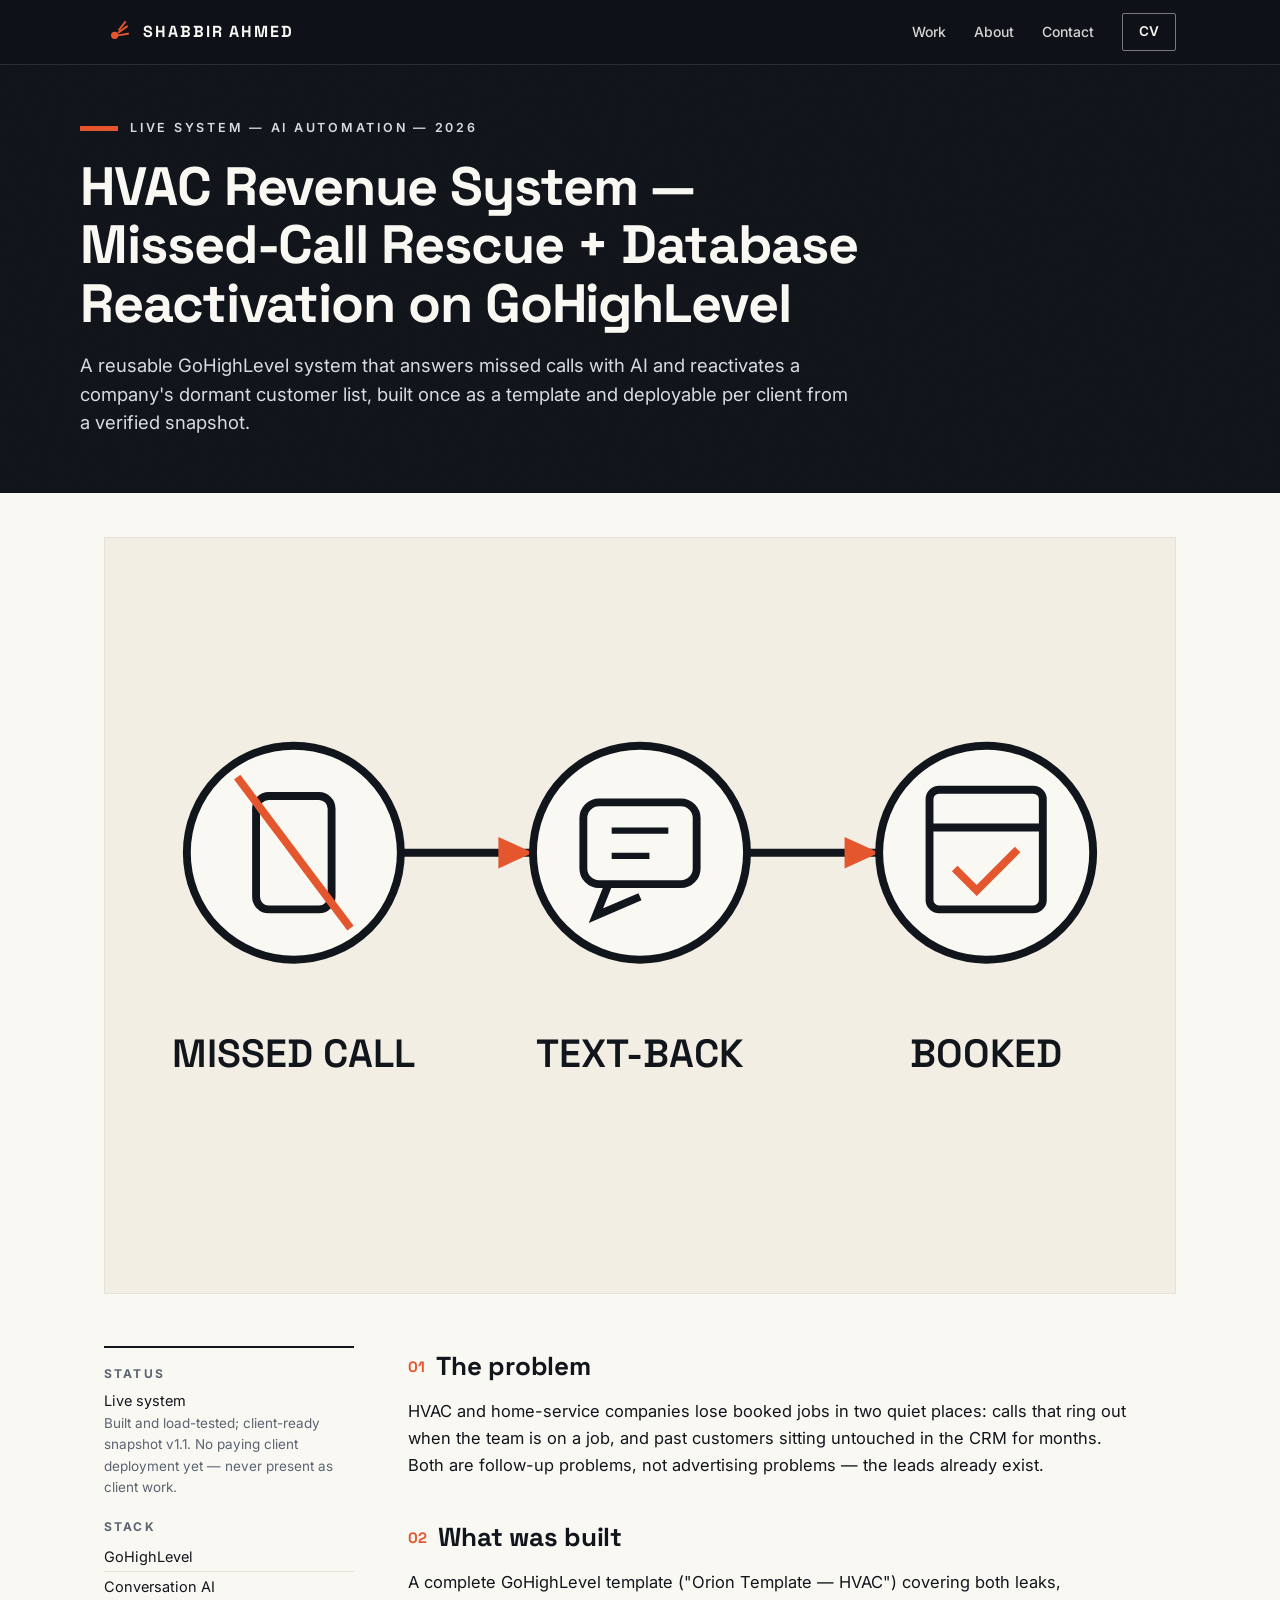
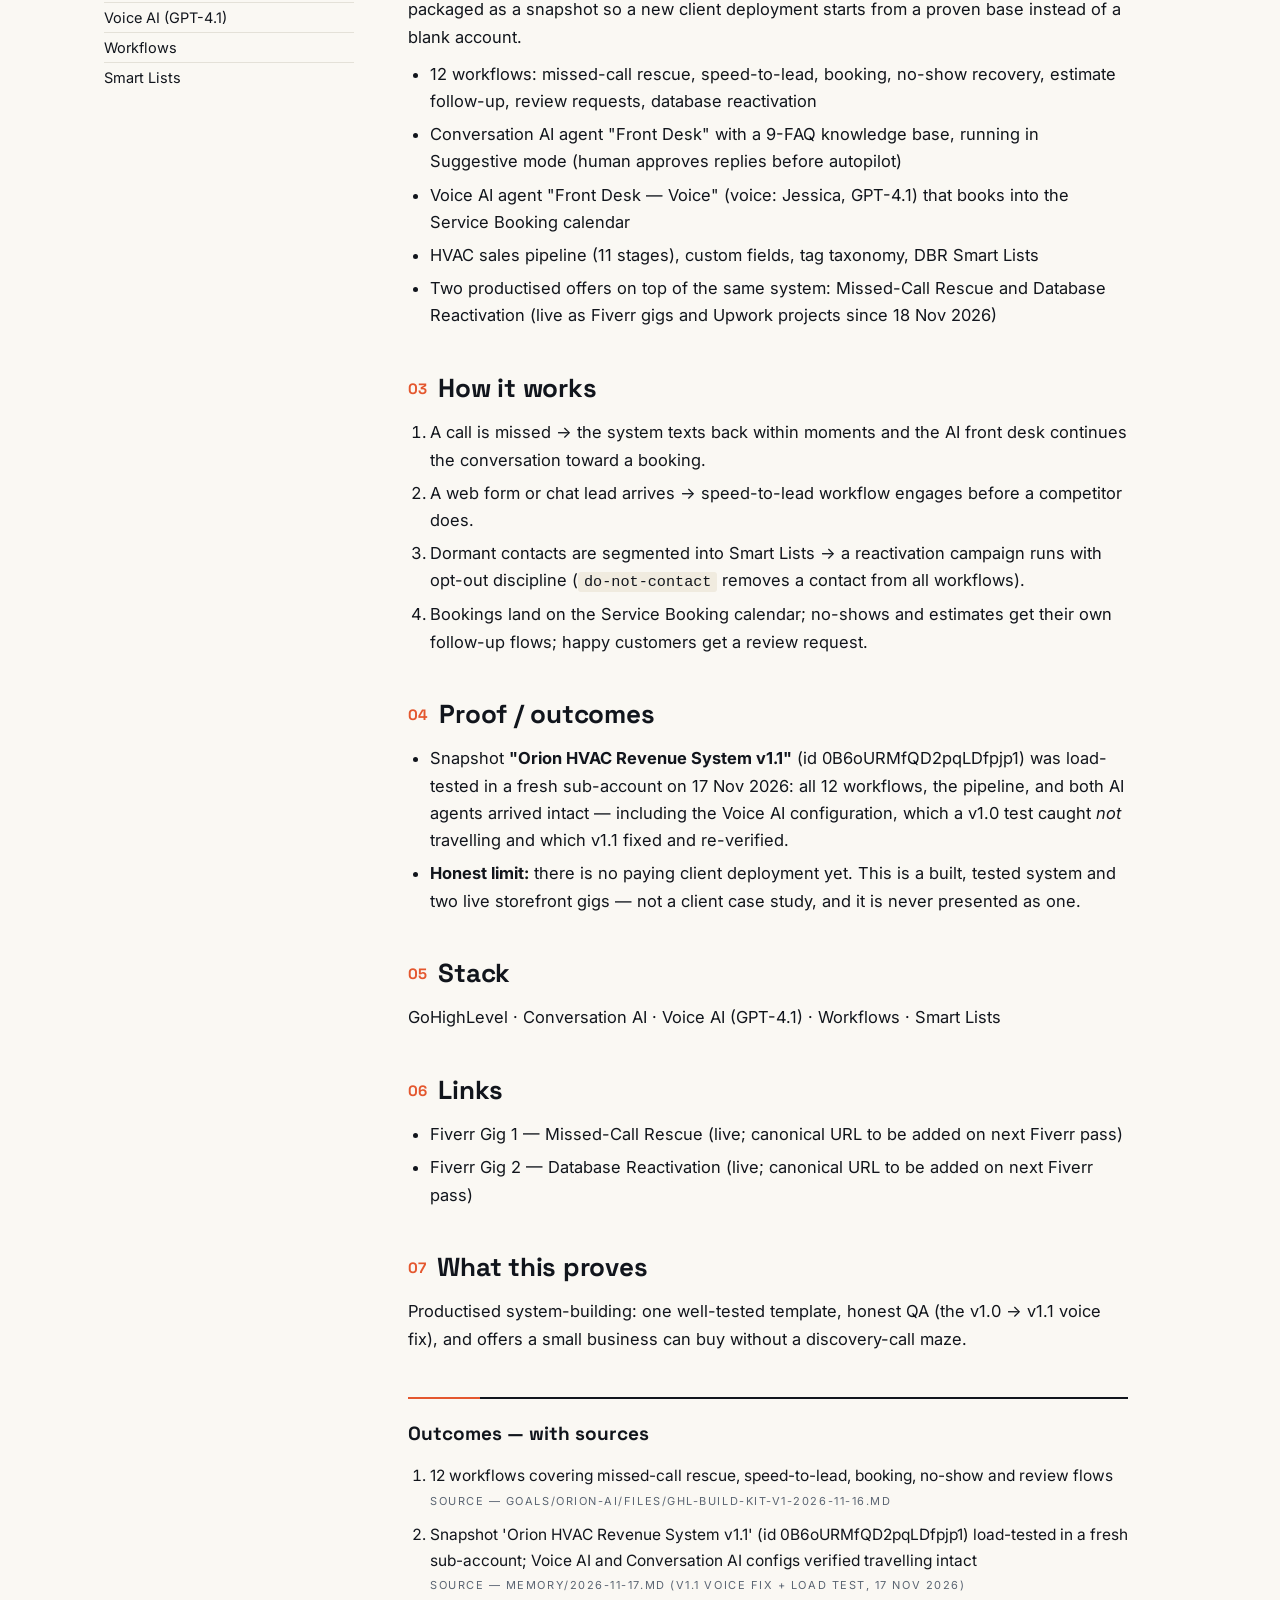
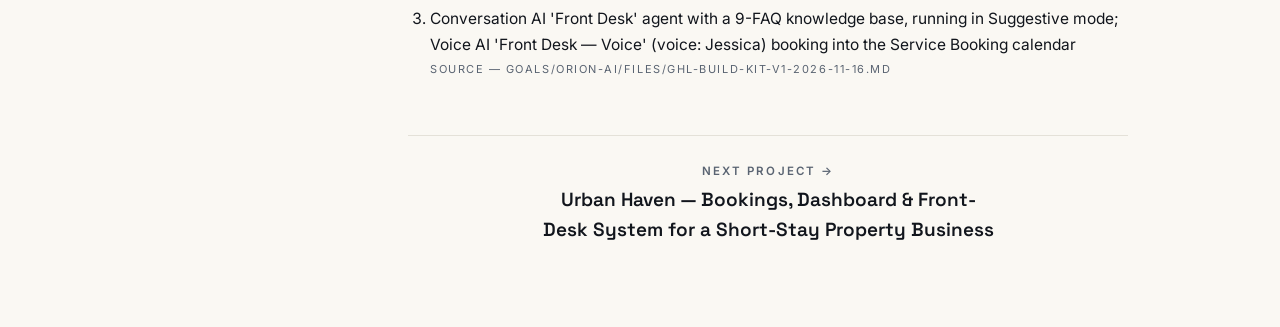
==== commit 125c3374: "v3.1 — Dhaka-only kicker, animated gradient name, unnumbered menubar, mobile CV fix, living hero pan" ====
--- a/projects/01-ghl-hvac-revenue-system.html
+++ b/projects/01-ghl-hvac-revenue-system.html
@@ -14,9 +14,9 @@
 <link rel="stylesheet" href="../style.css"></head><body><div id="progress"></div><div class="menubar"><div class="in">
 <a class="logo" href="../index.html"><svg class="mark" viewBox="0 0 100 100" aria-hidden="true"><circle cx="38" cy="62" r="13" fill="#E4572E"/><g stroke="#E4572E" stroke-width="7" stroke-linecap="round"><line x1="52" y1="52" x2="82" y2="30"/><line x1="50" y1="62" x2="86" y2="56"/><line x1="54" y1="42" x2="76" y2="14"/></g></svg><b>SHABBIR&nbsp;AHMED</b></a>
 <nav class="mlinks">
-<a class="nl" href="../index.html#work"><i>01</i>Work</a>
-<a class="nl" href="../index.html#about"><i>02</i>About</a>
-<a class="nl" href="../index.html#contact"><i>03</i>Contact</a>
+<a class="nl" href="../index.html#work">Work</a>
+<a class="nl" href="../index.html#about">About</a>
+<a class="nl" href="../index.html#contact">Contact</a>
 <a class="cvact" href="https://shabbir09.github.io/cv/">CV</a></nav></div></div><header class="proj-hero grain"><div class="wrap proj-main"><div class="kicker anim d1">Live system — AI Automation — 2026</div><h1 class="anim d2">HVAC Revenue System — Missed-Call Rescue + Database Reactivation on GoHighLevel</h1><p class="sub anim d3">A reusable GoHighLevel system that answers missed calls with AI and reactivates a company&#x27;s dormant customer list, built once as a template and deployable per client from a verified snapshot.</p></div></header><div class="proj-visual"><div class="panel"><svg viewBox="0 0 340 240" role="img" aria-label="Missed call to text-back to booked job flow"><g stroke="#11151C" stroke-width="2.5" fill="none"><line x1="94" y1="100" x2="136" y2="100"/><line x1="204" y1="100" x2="246" y2="100"/></g><g fill="#E4572E"><path d="M136 100 l-11 -5 v10 z"/><path d="M246 100 l-11 -5 v10 z"/></g><g fill="#FAF8F3" stroke="#11151C" stroke-width="2.5"><circle cx="60" cy="100" r="34"/><circle cx="170" cy="100" r="34"/><circle cx="280" cy="100" r="34"/></g><g stroke="#11151C" stroke-width="2.5" fill="none"><rect x="48" y="82" width="24" height="36" rx="4"/><line x1="42" y1="76" x2="78" y2="124" stroke="#E4572E"/></g><g stroke="#11151C" stroke-width="2.5" fill="none"><rect x="152" y="84" width="36" height="26" rx="5"/><path d="M160 110 l-4 10 l14 -6"/></g><g stroke="#11151C" stroke-width="2"><line x1="161" y1="93" x2="179" y2="93"/><line x1="161" y1="101" x2="173" y2="101"/></g><g stroke="#11151C" stroke-width="2.5" fill="none"><rect x="262" y="80" width="36" height="38" rx="3"/><line x1="262" y1="92" x2="298" y2="92"/><path d="M270 105 l7 7 l13 -13" stroke="#E4572E"/></g><g font-family="Space Grotesk" font-size="12.5" font-weight="600" fill="#11151C" text-anchor="middle"><text x="60" y="168">MISSED CALL</text><text x="170" y="168">TEXT-BACK</text><text x="280" y="168">BOOKED</text></g></svg></div></div><div class="layout"><aside class="rail"><div class="box"><h4>Status</h4><p>Live system</p><p style="color:var(--slate);font-size:13.5px">Built and load-tested; client-ready snapshot v1.1. No paying client deployment yet — never present as client work.</p><h4>Stack</h4><ul><li>GoHighLevel</li><li>Conversation AI</li><li>Voice AI (GPT-4.1)</li><li>Workflows</li><li>Smart Lists</li></ul></div></aside><article><h2>The problem</h2>
 <p>HVAC and home-service companies lose booked jobs in two quiet places: calls that ring out when the team is on a job, and past customers sitting untouched in the CRM for months. Both are follow-up problems, not advertising problems — the leads already exist.</p>
 <h2>What was built</h2>
--- a/style.css
+++ b/style.css
@@ -38,6 +38,10 @@
 @media(max-width:620px){.mlinks{gap:15px}.mlinks a.nl{font-size:12.5px}
 .logo b{letter-spacing:.07em;font-size:14.5px}.logo .mark{width:24px;height:24px}
 .mlinks a.cvact{padding:6px 11px}}
+@media(max-width:480px){.menubar .in{padding:0 14px}
+.logo{gap:8px}.logo b{letter-spacing:.03em;font-size:13px}.logo .mark{width:21px;height:21px}
+.mlinks{gap:11px}.mlinks a.nl{font-size:12px}
+.mlinks a.cvact{padding:5px 9px;font-size:12px;white-space:nowrap}}
 /* ---------- hero (H-1..H-6) ---------- */
 .hero{background:var(--deep);color:var(--paper);position:relative;overflow:hidden;
 padding:64px 0 0}
@@ -51,8 +55,16 @@
 .kicker{display:flex;align-items:center;gap:12px;font-size:12.5px;font-weight:600;
 letter-spacing:.22em;text-transform:uppercase;color:#D8DCE2}
 .kicker::before{content:"";width:38px;height:5px;background:var(--ember)}
-.hero .name{font-family:"Space Grotesk";font-weight:600;letter-spacing:.3em;
-font-size:clamp(19px,2.4vw,27px);margin-top:30px;color:var(--paper)}
+.hero .name{font-family:"Space Grotesk";font-weight:700;letter-spacing:.3em;
+font-size:clamp(20px,2.6vw,29px);margin-top:30px;color:#FF8A66}
+.hero .name span{display:inline-block;animation:rise .7s var(--ease) both;
+animation-delay:calc(.12s + var(--i)*.045s)}
+@supports((-webkit-background-clip:text) or (background-clip:text)){
+.hero .name{background:linear-gradient(100deg,#FAF8F3 15%,#E4572E 38%,#FFC4AC 50%,#E4572E 62%,#FAF8F3 85%);
+background-size:220% 100%;-webkit-background-clip:text;background-clip:text;
+color:transparent;animation:shine 5.5s linear infinite}
+.hero .name span{color:transparent}}
+@keyframes shine{to{background-position:-220% 0}}
 .hero h1{font-size:clamp(50px,9.5vw,124px);line-height:.99;font-weight:700;
 letter-spacing:-.03em;margin-top:10px;text-wrap:balance}
 .hero h1 .serif-i{color:var(--ember);letter-spacing:-.01em}
@@ -65,7 +77,16 @@
 text-decoration:underline;text-decoration-color:var(--ember);text-underline-offset:6px;
 text-decoration-thickness:2px}
 .link-arrow:hover{color:var(--ember)}
-.hero-panel{border:1px solid rgba(250,248,243,.2);background:var(--deep2);margin:0}
+.hero-panel{border:1px solid rgba(250,248,243,.2);background:var(--deep2);margin:0;
+animation:floaty 7s ease-in-out infinite}
+@keyframes floaty{0%,100%{transform:translateY(0)}50%{transform:translateY(-7px)}}
+.hero-panel .ring{transform-box:view-box;transform-origin:322px 74px;
+animation:ringpulse 3.4s ease-in-out infinite}
+@keyframes ringpulse{0%,100%{transform:scale(1);opacity:.7}50%{transform:scale(1.14);opacity:.3}}
+.hero-panel .tw{animation:twinkle 3.8s ease-in-out infinite}
+@keyframes twinkle{0%,100%{opacity:.12}50%{opacity:.95}}
+.hero-panel .core{animation:corepulse 3.4s ease-in-out infinite}
+@keyframes corepulse{0%,100%{opacity:1}50%{opacity:.75}}
 .hero-panel svg{display:block;width:100%;height:auto}
 .hero-panel figcaption{border-top:1px solid rgba(250,248,243,.14);
 padding:10px 16px;font-size:11px;letter-spacing:.24em;color:var(--slate-d);
@@ -221,4 +242,5 @@
 .js .rv{opacity:0;transform:translateY(16px);transition:opacity .6s var(--ease),transform .6s var(--ease)}
 .js .rv.in{opacity:1;transform:none}
 @media(prefers-reduced-motion:reduce){.rv{opacity:1!important;transform:none!important;transition:none}
-.anim{animation:none}html{scroll-behavior:auto}}
+.anim,.hero-panel,.hero-panel .ring,.hero-panel .tw,.hero-panel .core,.hero .name,.hero .name span{animation:none!important}
+html{scroll-behavior:auto}}
